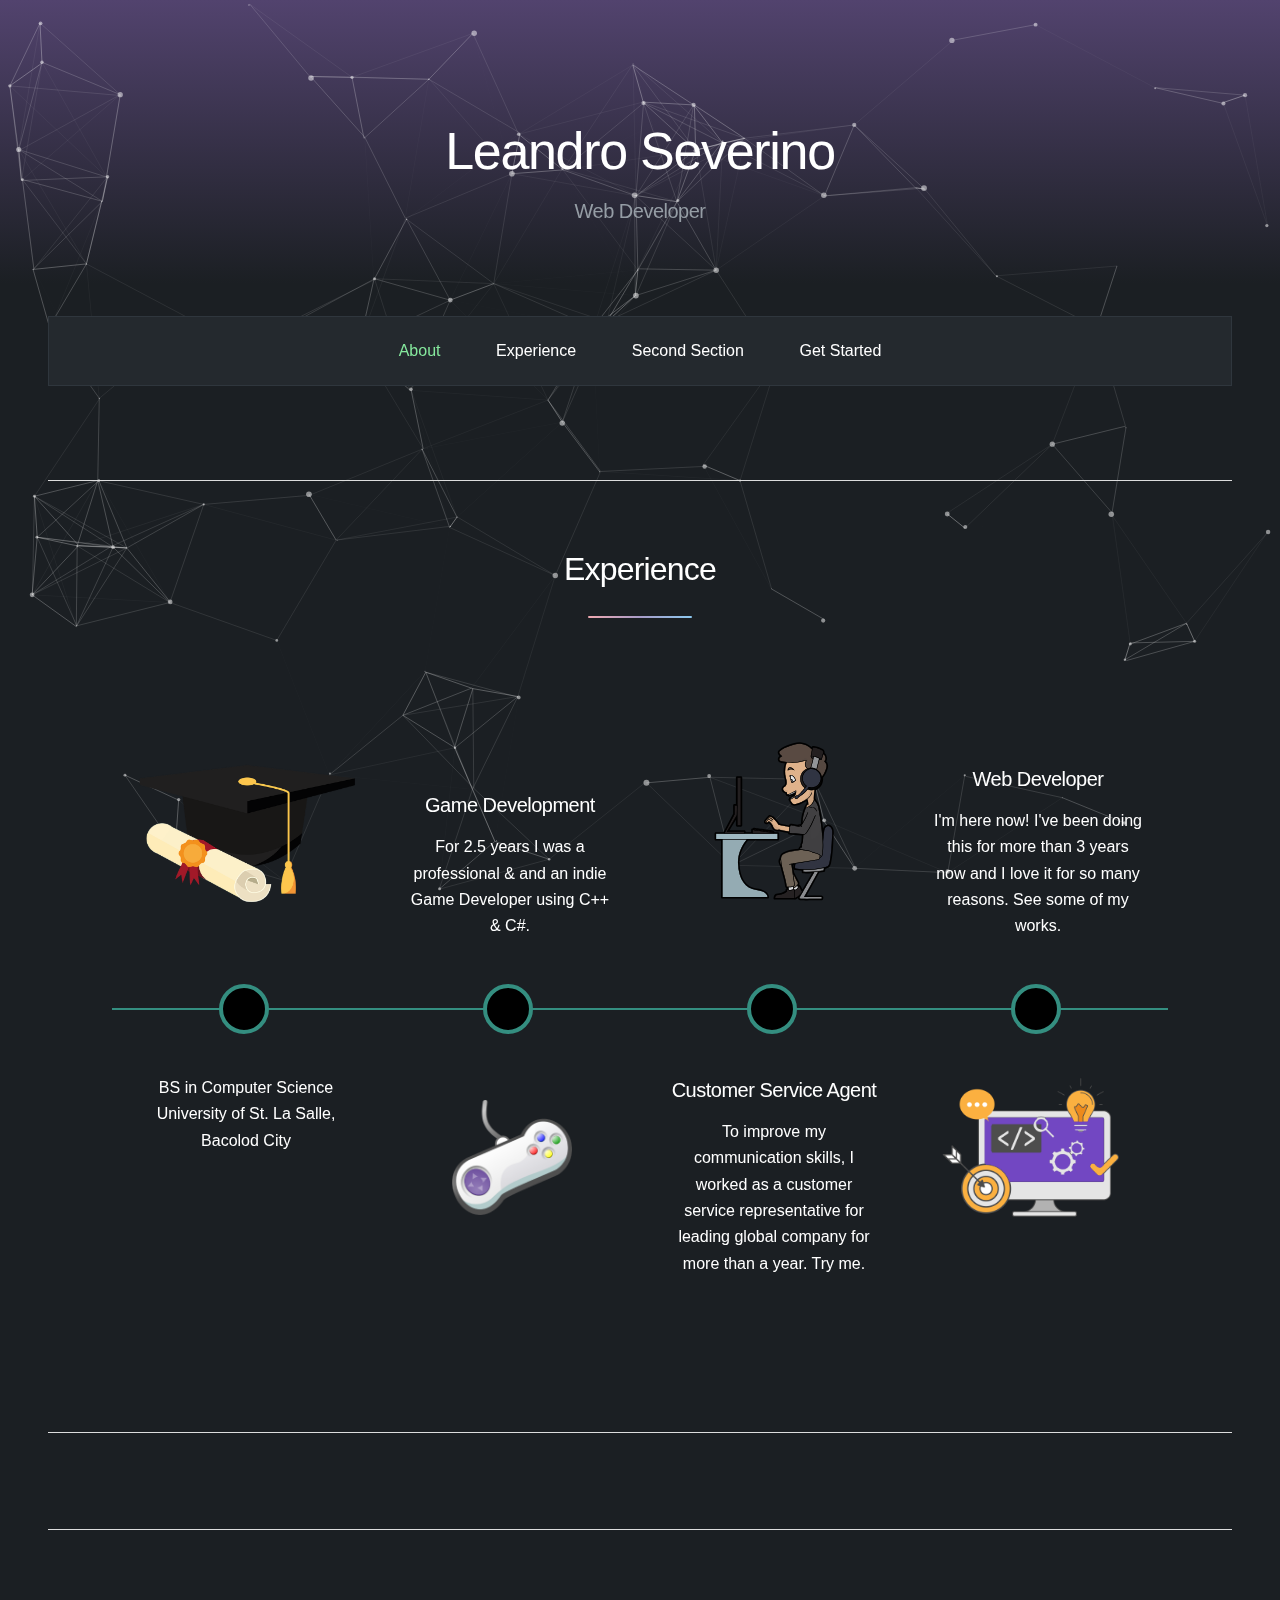
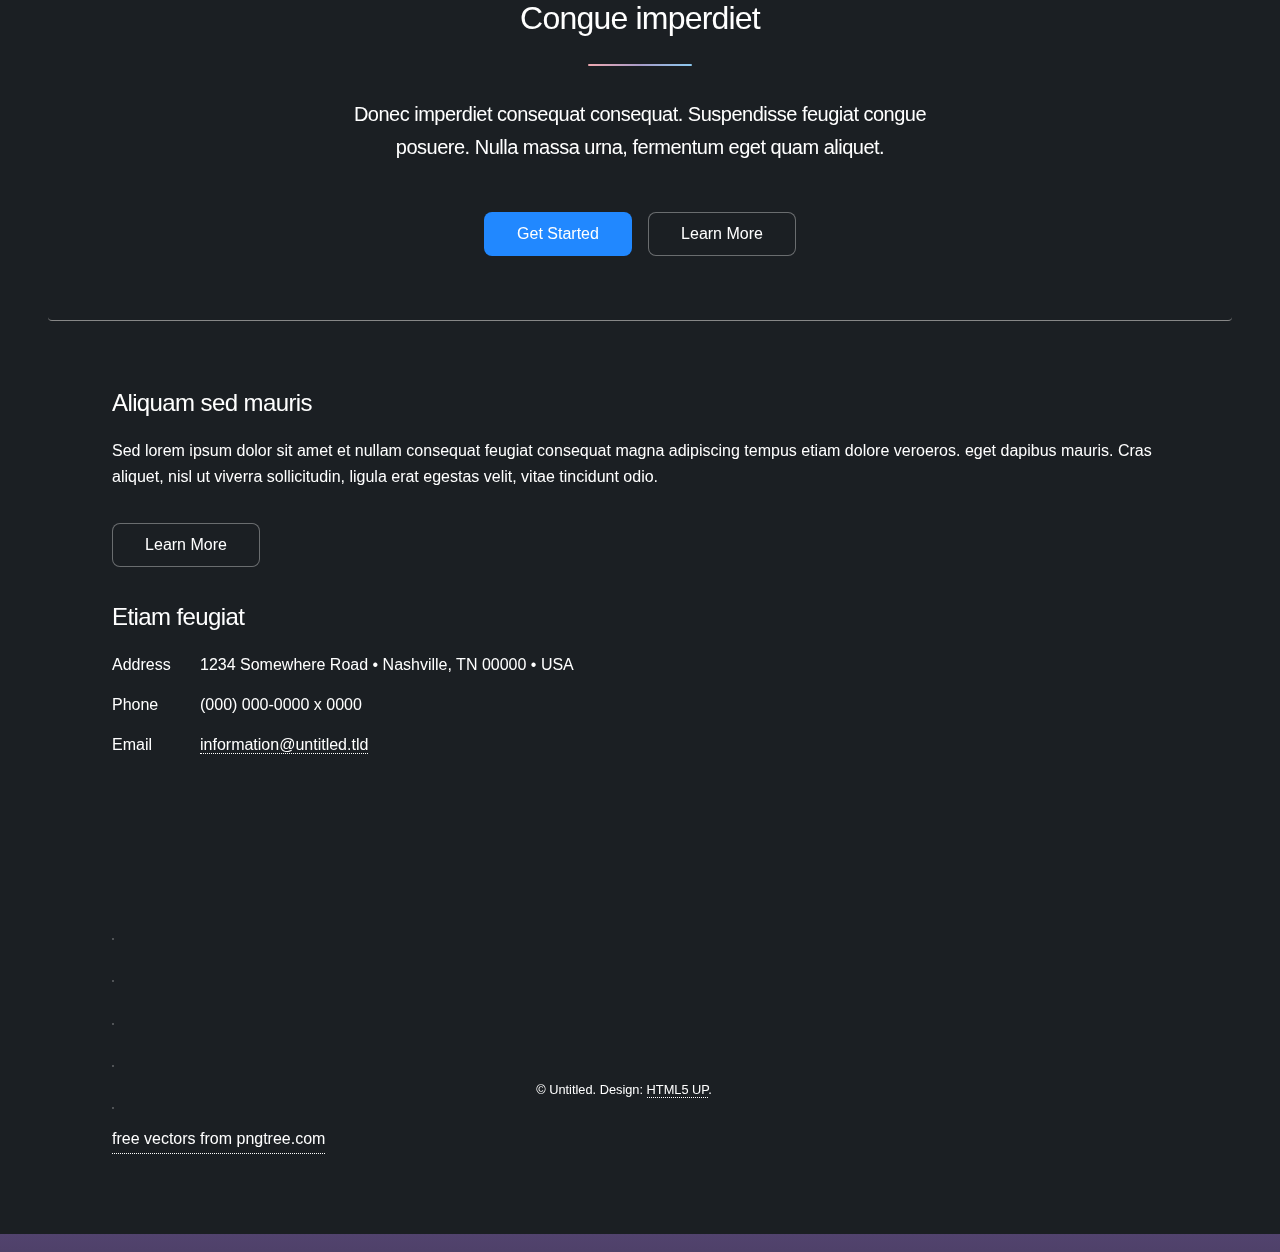
==== proof_of_concept/experience/index.html @ caf30432 "add experience proof of concetp" ====
<!DOCTYPE HTML>

<html>
	<head>
		<title>IamPuyih</title>
		<meta charset="utf-8" />
		<meta name="viewport" content="width=device-width, initial-scale=1, user-scalable=no" />
		<link rel="stylesheet" href="../../assets/css/main.css" />
		<link rel="stylesheet" href="../../assets/css/animated-bg.css" />
		<link rel="stylesheet" href="../../assets/css/experience.css" />
		<link rel="stylesheet" href="../../assets/css/skills.css" />

		<link rel="stylesheet" href="../../assets/css/portoflio-grid.css" />
		<noscript><link rel="stylesheet" href="../../assets/css/noscript.css" /></noscript>
	</head>
	<body class="is-preload">
			<div id="particles-js"></div>

			<div id="wrapper">

				<!-- Header -->
					<header id="header" class="alt">
						<span class="logo"><img src="images/logo.svg" alt="" /></span>
						<h1>Leandro Severino</h1>
						<!-- <p><a href="https://html5up.net">Web Developer</a></p> -->
						<p><a href="https://html5up.net"></a>Web Developer</a></p>
					</header>

				<!-- Nav -->
					<nav id="nav">
						<ul>
							<li><a href="#intro" class="active">About</a></li>
							<li><a href="#first">Experience</a></li>
							<li><a href="#second">Second Section</a></li>
							<li><a href="#cta">Get Started</a></li>
						</ul>
					</nav>

				<!-- Main -->
					<div id="main">
						<!-- Introduction -->
							<section id="intro" class="main"></section>

						<!-- First Section -->
							<section id="first" class="main special">
								<header class="major">
									<h2>Experience</h2>
								</header>
								<section class="ps-timeline-sec">
										<div class="container">
											<ol class="ps-timeline">
												<li>
													<div class="img-handler-top">
														<img src="../../images/xp-1.png" alt=""/>
													</div>
													<div class="ps-bot">
														<p> BS in Computer Science
															University of St. La Salle,
															Bacolod City</p>
													</div>
													<span class="ps-sp-top"><i class="fas fa-flag-checkered"></i></span>
												</li>
												<li>
													<div class="img-handler-bot">
														<img src="../../images/xp-2.png" alt=""/>
													</div>
													<div class="ps-top">
														<h3>Game Development</h3>
														<p>For 2.5 years I was a professional & and an indie Game Developer using C++ & C#. </p>
													</div>
													<span class="ps-sp-bot"><i class="fas fa-gamepad"></i></span>
												</li>
												<li>
													<div class="img-handler-top">
														<img src="../../images/xp-3.svg" alt=""/>
													</div>
													<div class="ps-bot">
														<h3>Customer Service Agent</h3>
														<p>To improve my communication skills, I worked as a customer service representative for leading global company for
															more than a year. Try me.</p>
													</div>
													<span class="ps-sp-top"><i class="far fa-comments"></i></span>
												</li>
												<li>
													<div class="img-handler-bot">
														<img src="../../images/xp-4.png" alt=""/>
													</div>
													<div class="ps-top">
														<h3>Web Developer</h3>
														<p>I'm here now! I've been doing this for more than 3 years now and I love it for so many reasons. See some of my works.</p>
													</div>
													<span class="ps-sp-bot"><i class="fas fa-code"></i></span>
												</li>
											</ol>
										</div>
									</section>
							</section>

						<!-- Second Section -->
							<section id="second" class="main special"></section>
						<!-- Second Section -->
							<section id="third" class="main special" style="display: none">
								<header class="major">
									<h2>Works</h2>
									<p>View some of my personal and client works (not protected by a Non-Disclosure Agreement). </p>
								</header>
								<ul class="statistics">
									<li class="style1">
										<span class="icon solid fa-code-branch"></span>
										<strong>s5,120</strong> Etiam
									</li>
									<li class="style2">
										<span class="icon fa-folder-open"></span>
										<strong>8,192</strong> Magna
									</li>
									<li class="style3">
										<span class="icon solid fa-signal"></span>
										<strong>2,048</strong> Tempus
									</li>
									<li class="style4">
										<span class="icon solid fa-laptop"></span>
										<strong>4,096</strong> Aliquam
									</li>
									<li class="style5">
										<span class="icon fa-gem"></span>
										<strong>1,024</strong> Nullam
									</li>
								</ul>
								<p class="content">Nam elementum nisl et mi a commodo porttitor. Morbi sit amet nisl eu arcu faucibus hendrerit vel a risus. Nam a orci mi, elementum ac arcu sit amet, fermentum pellentesque et purus. Integer maximus varius lorem, sed convallis diam accumsan sed. Etiam porttitor placerat sapien, sed eleifend a enim pulvinar faucibus semper quis ut arcu. Ut non nisl a mollis est efficitur vestibulum. Integer eget purus nec nulla mattis et accumsan ut magna libero. Morbi auctor iaculis porttitor. Sed ut magna ac risus et hendrerit scelerisque. Praesent eleifend lacus in lectus aliquam porta. Cras eu ornare dui curabitur lacinia.</p>
								<footer class="major">
									<ul class="actions special">
										<li><a href="generic.html" class="button">Learn More</a></li>
									</ul>
								</footer>
							</section>

						<!-- Get Started -->
							<section id="cta" class="main special">
								<header class="major">
									<h2>Congue imperdiet</h2>
									<p>Donec imperdiet consequat consequat. Suspendisse feugiat congue<br />
									posuere. Nulla massa urna, fermentum eget quam aliquet.</p>
								</header>
								<footer class="major">
									<ul class="actions special">
										<li><a href="generic.html" class="button primary">Get Started</a></li>
										<li><a href="generic.html" class="button">Learn More</a></li>
									</ul>
								</footer>
							</section>

					</div>



				<!-- Footer -->
					<footer id="footer" style="display: none">
						<section class="contact-form">
								<h2>Contact</h2>
								<p>Do you want to work with me? Have a question? Do you just want to say hello? I'd love to hear from you</p>
							<form method="post" action="#">
								<div class="row gtr-uniform">
									<div class="col-6 col-12-xsmall">
										<input type="text" name="demo-name" id="demo-name" value="" placeholder="Name" />
									</div>
									<div class="col-6 col-12-xsmall">
										<input type="email" name="demo-email" id="demo-email" value="" placeholder="Email" />
									</div>							
									
									<div class="col-12">
										<textarea name="demo-message" id="demo-message" placeholder="Enter your message" rows="6"></textarea>
									</div>
									<div class="col-12">
										<ul class="actions">
											<li><input type="submit" value="Send Message" class="primary" /></li>
											<li><input type="reset" value="Reset" /></li>
										</ul>
									</div>
								</div>
								
							</form>
						</section>
						<section class="footer-icons">
							<ul class="icons">
								<li><a href="#" class="icon brands fa-twitter alt"><span class="label">Twitter</span></a></li>
								<li><a href="#" class="icon brands fa-facebook-f alt"><span class="label">Facebook</span></a></li>
								<li><a href="#" class="icon brands fa-instagram alt"><span class="label">Instagram</span></a></li>
								<li><a href="#" class="icon brands fa-github alt"><span class="label">GitHub</span></a></li>
								<li><a href="#" class="icon brands fa-dribbble alt"><span class="label">Dribbble</span></a></li>
							</ul>
						</section>
						
						<p class="copyright">&copy; Leandro Severino.</p>
					</footer>

					<footer id="footer">
							<section>
								<h2>Aliquam sed mauris</h2>
								<p>Sed lorem ipsum dolor sit amet et nullam consequat feugiat consequat magna adipiscing tempus etiam dolore veroeros. eget dapibus mauris. Cras aliquet, nisl ut viverra sollicitudin, ligula erat egestas velit, vitae tincidunt odio.</p>
								<ul class="actions">
									<li><a href="generic.html" class="button">Learn More</a></li>
								</ul>
							</section>
							<section>
								<h2>Etiam feugiat</h2>
								<dl class="alt">
									<dt>Address</dt>
									<dd>1234 Somewhere Road • Nashville, TN 00000 • USA</dd>
									<dt>Phone</dt>
									<dd>(000) 000-0000 x 0000</dd>
									<dt>Email</dt>
									<dd><a href="#">information@untitled.tld</a></dd>
								</dl>
								<ul class="icons">
									<li><a href="#" class="icon brands fa-twitter alt"><span class="label">Twitter</span></a></li>
									<li><a href="#" class="icon brands fa-facebook-f alt"><span class="label">Facebook</span></a></li>
									<li><a href="#" class="icon brands fa-instagram alt"><span class="label">Instagram</span></a></li>
									<li><a href="#" class="icon brands fa-github alt"><span class="label">GitHub</span></a></li>
									<li><a href="#" class="icon brands fa-dribbble alt"><span class="label">Dribbble</span></a></li>
								</ul>
							</section>
							<p class="copyright">© Untitled. Design: <a href="https://html5up.net">HTML5 UP</a>.</p>

							<a href="https://pngtree.com/free-vectors">free vectors from pngtree.com</a>
						</footer>

			</div>
		
		<!-- Scripts -->
			<script src="../../assets/js/jquery.min.js"></script>
			<script src="../../assets/js/jquery.scrollex.min.js"></script>
			<script src="../../assets/js/jquery.scrolly.min.js"></script>
			<script src="../../assets/js/particles.min.js"></script>
			<script src="../../assets/js/browser.min.js"></script>
			<script src="../../assets/js/breakpoints.min.js"></script>
			<script src="../../assets/js/util.js"></script>
			<script src="../../assets/js/main.js"></script>
			<script src="../../assets/js/render-portfolio.js"></script>

			<script src="/../../assets/js/animated-bg.js"></script>

	</body>
</html>
---- assets/css/main.css ----
/* 
	colors:

	#2F363D - borders
*/



@import url(all.min.css);
@import 'https://fonts.googleapis.com/css?family=Source+Sans+Pro:300,400';


:root {
	/* --brand-color: #EDC139;  */
	--green-txt: #85e89d;
	--accent-color: #7247c2;
	--bright-blue: #2188ff;
	--secondary-bg: #24292e;
	--primary-txt: #fff;
	--secondary-txt: #959da5;
	--border: #2F363D;
  }

  /* 540D6E */
  

html, body, div, span, applet, object,
iframe, h1, h2, h3, h4, h5, h6, p, blockquote,
pre, a, abbr, acronym, address, big, cite,
code, del, dfn, em, img, ins, kbd, q, s, samp,
small, strike, strong, sub, sup, tt, var, b,
u, i, center, dl, dt, dd, ol, ul, li, fieldset,
form, label, legend, table, caption, tbody,
tfoot, thead, tr, th, td, article, aside,
canvas, details, embed, figure, figcaption,
footer, header, hgroup, menu, nav, output, ruby,
section, summary, time, mark, audio, video {
	margin: 0;
	padding: 0;
	border: 0;
	font-size: 100%;
	font: inherit;
	vertical-align: baseline;}

article, aside, details, figcaption, figure,
footer, header, hgroup, menu, nav, section {
	display: block;}

body {
	line-height: 1;
}

ol, ul {
	list-style: none;
}

blockquote, q {
	quotes: none;
}

	blockquote:before, blockquote:after, q:before, q:after {
		content: '';
		content: none;
	}

table {
	border-collapse: collapse;
	border-spacing: 0;
}

body {
	-webkit-text-size-adjust: none;
}

mark {
	background-color: transparent;
	color: inherit;
}

input::-moz-focus-inner {
	border: 0;
	padding: 0;
}

input, select, textarea {
	-moz-appearance: none;
	-webkit-appearance: none;
	-ms-appearance: none;
	appearance: none;
}

/* Basic */

	@-ms-viewport {
		width: device-width;
	}

	body {
		-ms-overflow-style: scrollbar;
	}

	@media screen and (max-width: 480px) {

		html, body {
			min-width: 320px;
		}

	}

	html {
		box-sizing: border-box;
	}

	*, *:before, *:after {
		box-sizing: inherit;
	}

	body {
		background: linear-gradient(0deg, #1B1F23 90%, #52436E);		
	}
	
		body.is-preload *, body.is-preload *:before, body.is-preload *:after {
			-moz-animation: none !important;
			-webkit-animation: none !important;
			-ms-animation: none !important;
			animation: none !important;
			-moz-transition: none !important;
			-webkit-transition: none !important;
			-ms-transition: none !important;
			transition: none !important;
		}

/* Type */

	body {
		/* background-color: #313130; */
		color: #fff;
	}

	body, input, select, textarea {
		font-family: "fira",mono,sans-serif;
		font-size: 17pt;
		font-weight: 300;
		line-height: 1.65;
	}

		@media screen and (max-width: 1680px) {

			body, input, select, textarea {
				font-size: 14pt;
			}

		}

		@media screen and (max-width: 1280px) {

			body, input, select, textarea {
				font-size: 12pt;
			}

		}

		@media screen and (max-width: 360px) {

			body, input, select, textarea {
				font-size: 11pt;
			}

		}

	a {
		-moz-transition: color 0.2s ease, border-bottom 0.2s ease;
		-webkit-transition: color 0.2s ease, border-bottom 0.2s ease;
		-ms-transition: color 0.2s ease, border-bottom 0.2s ease;
		transition: color 0.2s ease, border-bottom 0.2s ease;
		text-decoration: none;
		border-bottom: dotted 1px;
		color: inherit;
	}

		a:hover {
			border-bottom-color: transparent;
		}

	strong, b {
		font-weight: 400;
	}

	em, i {
		font-style: italic;
	}

	p {
		margin: 0 0 2em 0;
	}

		p.content {
			-moz-columns: 20em 2;
			-webkit-columns: 20em 2;
			-ms-columns: 20em 2;
			columns: 20em 2;
			-moz-column-gap: 2em;
			-webkit-column-gap: 2em;
			-ms-column-gap: 2em;
			column-gap: 2em;
			text-align: justify;
		}

	h1, h2, h3, h4, h5, h6 {
		font-weight: 300;
		line-height: 1.5;
		margin: 0 0 0.7em 0;
		letter-spacing: -0.025em;
	}

		h1 a, h2 a, h3 a, h4 a, h5 a, h6 a {
			color: inherit;
			text-decoration: none;
		}

	h1 {
		font-size: 2.5em;
		line-height: 1.2;
	}

	h2 {
		font-size: 1.5em;
	}

	h3 {
		font-size: 1.25em;
	}

	h4 {
		font-size: 1.1em;
	}

	h5 {
		font-size: 0.9em;
	}

	h6 {
		font-size: 0.7em;
	}

	@media screen and (max-width: 736px) {

		h1 {
			font-size: 2em;
		}

	}

	sub {
		font-size: 0.8em;
		position: relative;
		top: 0.5em;
	}

	sup {
		font-size: 0.8em;
		position: relative;
		top: -0.5em;
	}

	blockquote {
		border-left: solid 4px;
		font-style: italic;
		margin: 0 0 2em 0;
		padding: 0.5em 0 0.5em 2em;
	}

	code {
		border-radius: 8px;
		border: solid 1px;
		font-family: "Courier New", monospace;
		font-size: 0.9em;
		margin: 0 0.25em;
		padding: 0.25em 0.65em;
	}

	pre {
		-webkit-overflow-scrolling: touch;
		font-family: "Courier New", monospace;
		font-size: 0.9em;
		margin: 0 0 2em 0;
	}

		pre code {
			display: block;
			line-height: 1.75;
			padding: 1em 1.5em;
			overflow-x: auto;
		}

	hr {
		border: 0;
		border-bottom: solid 1px;
		margin: 2em 0;
	}

		hr.major {
			margin: 3em 0;
		}

	.align-left {
		text-align: left;
	}

	.align-center {
		text-align: center;
	}

	.align-right {
		text-align: right;
	}

	input, select, textarea {
		color: #ffffff;
	}

	a:hover {
		color: #ffffff;
	}

	strong, b {
		color: #ffffff;
	}

	h1, h2, h3, h4, h5, h6 {
		color: #ffffff;
	}

	blockquote {
		border-left-color: rgba(255, 255, 255, 0.35);
	}

	code {
		background: rgba(255, 255, 255, 0.075);
		border-color: rgba(255, 255, 255, 0.35);
	}

	hr {
		border-bottom-color: rgba(255, 255, 255, 0.35);
	}

/* Row */

	.row {
		display: flex;
		flex-wrap: wrap;
		box-sizing: border-box;
		align-items: stretch;
	}

		.row > * {
			box-sizing: border-box;
		}

		.row.gtr-uniform > * > :last-child {
			margin-bottom: 0;
		}

		.row.aln-left {
			justify-content: flex-start;
		}

		.row.aln-center {
			justify-content: center;
		}

		.row.aln-right {
			justify-content: flex-end;
		}

		.row.aln-top {
			align-items: flex-start;
		}

		.row.aln-middle {
			align-items: center;
		}

		.row.aln-bottom {
			align-items: flex-end;
		}

		.row > .imp {
			order: -1;
		}

		.row > .col-1 {
			width: 8.33333%;
		}

		.row > .off-1 {
			margin-left: 8.33333%;
		}

		.row > .col-2 {
			width: 16.66667%;
		}

		.row > .off-2 {
			margin-left: 16.66667%;
		}

		.row > .col-3 {
			width: 25%;
		}

		.row > .off-3 {
			margin-left: 25%;
		}

		.row > .col-4 {
			width: 33.33333%;
		}

		.row > .off-4 {
			margin-left: 33.33333%;
		}

		.row > .col-5 {
			width: 41.66667%;
		}

		.row > .off-5 {
			margin-left: 41.66667%;
		}

		.row > .col-6 {
			width: 50%;
		}

		.row > .off-6 {
			margin-left: 50%;
		}

		.row > .col-7 {
			width: 58.33333%;
		}

		.row > .off-7 {
			margin-left: 58.33333%;
		}

		.row > .col-8 {
			width: 66.66667%;
		}

		.row > .off-8 {
			margin-left: 66.66667%;
		}

		.row > .col-9 {
			width: 75%;
		}

		.row > .off-9 {
			margin-left: 75%;
		}

		.row > .col-10 {
			width: 83.33333%;
		}

		.row > .off-10 {
			margin-left: 83.33333%;
		}

		.row > .col-11 {
			width: 91.66667%;
		}

		.row > .off-11 {
			margin-left: 91.66667%;
		}

		.row > .col-12 {
			width: 100%;
		}

		.row > .off-12 {
			margin-left: 100%;
		}

		.row.gtr-0 {
			margin-top: 0;
			margin-left: 0em;
		}

			.row.gtr-0 > * {
				padding: 0 0 0 0em;
			}

			.row.gtr-0.gtr-uniform {
				margin-top: 0em;
			}

				.row.gtr-0.gtr-uniform > * {
					padding-top: 0em;
				}

		.row.gtr-25 {
			margin-top: 0;
			margin-left: -0.375em;
		}

			.row.gtr-25 > * {
				padding: 0 0 0 0.375em;
			}

			.row.gtr-25.gtr-uniform {
				margin-top: -0.375em;
			}

				.row.gtr-25.gtr-uniform > * {
					padding-top: 0.375em;
				}

		.row.gtr-50 {
			margin-top: 0;
			margin-left: -0.75em;
		}

			.row.gtr-50 > * {
				padding: 0 0 0 0.75em;
			}

			.row.gtr-50.gtr-uniform {
				margin-top: -0.75em;
			}

				.row.gtr-50.gtr-uniform > * {
					padding-top: 0.75em;
				}

		.row {
			margin-top: 0;
			margin-left: -1.5em;
		}

			.row > * {
				padding: 0 0 0 1.5em;
			}

			.row.gtr-uniform {
				margin-top: -1.5em;
			}

				.row.gtr-uniform > * {
					padding-top: 1.5em;
				}

		.row.gtr-150 {
			margin-top: 0;
			margin-left: -2.25em;
		}

			.row.gtr-150 > * {
				padding: 0 0 0 2.25em;
			}

			.row.gtr-150.gtr-uniform {
				margin-top: -2.25em;
			}

				.row.gtr-150.gtr-uniform > * {
					padding-top: 2.25em;
				}

		.row.gtr-200 {
			margin-top: 0;
			margin-left: -3em;
		}

			.row.gtr-200 > * {
				padding: 0 0 0 3em;
			}

			.row.gtr-200.gtr-uniform {
				margin-top: -3em;
			}

				.row.gtr-200.gtr-uniform > * {
					padding-top: 3em;
				}

		@media screen and (max-width: 1680px) {

			.row {
				display: flex;
				flex-wrap: wrap;
				box-sizing: border-box;
				align-items: stretch;
			}

				.row > * {
					box-sizing: border-box;
				}

				.row.gtr-uniform > * > :last-child {
					margin-bottom: 0;
				}

				.row.aln-left {
					justify-content: flex-start;
				}

				.row.aln-center {
					justify-content: center;
				}

				.row.aln-right {
					justify-content: flex-end;
				}

				.row.aln-top {
					align-items: flex-start;
				}

				.row.aln-middle {
					align-items: center;
				}

				.row.aln-bottom {
					align-items: flex-end;
				}

				.row > .imp-xlarge {
					order: -1;
				}

				.row > .col-1-xlarge {
					width: 8.33333%;
				}

				.row > .off-1-xlarge {
					margin-left: 8.33333%;
				}

				.row > .col-2-xlarge {
					width: 16.66667%;
				}

				.row > .off-2-xlarge {
					margin-left: 16.66667%;
				}

				.row > .col-3-xlarge {
					width: 25%;
				}

				.row > .off-3-xlarge {
					margin-left: 25%;
				}

				.row > .col-4-xlarge {
					width: 33.33333%;
				}

				.row > .off-4-xlarge {
					margin-left: 33.33333%;
				}

				.row > .col-5-xlarge {
					width: 41.66667%;
				}

				.row > .off-5-xlarge {
					margin-left: 41.66667%;
				}

				.row > .col-6-xlarge {
					width: 50%;
				}

				.row > .off-6-xlarge {
					margin-left: 50%;
				}

				.row > .col-7-xlarge {
					width: 58.33333%;
				}

				.row > .off-7-xlarge {
					margin-left: 58.33333%;
				}

				.row > .col-8-xlarge {
					width: 66.66667%;
				}

				.row > .off-8-xlarge {
					margin-left: 66.66667%;
				}

				.row > .col-9-xlarge {
					width: 75%;
				}

				.row > .off-9-xlarge {
					margin-left: 75%;
				}

				.row > .col-10-xlarge {
					width: 83.33333%;
				}

				.row > .off-10-xlarge {
					margin-left: 83.33333%;
				}

				.row > .col-11-xlarge {
					width: 91.66667%;
				}

				.row > .off-11-xlarge {
					margin-left: 91.66667%;
				}

				.row > .col-12-xlarge {
					width: 100%;
				}

				.row > .off-12-xlarge {
					margin-left: 100%;
				}

				.row.gtr-0 {
					margin-top: 0;
					margin-left: 0em;
				}

					.row.gtr-0 > * {
						padding: 0 0 0 0em;
					}

					.row.gtr-0.gtr-uniform {
						margin-top: 0em;
					}

						.row.gtr-0.gtr-uniform > * {
							padding-top: 0em;
						}

				.row.gtr-25 {
					margin-top: 0;
					margin-left: -0.375em;
				}

					.row.gtr-25 > * {
						padding: 0 0 0 0.375em;
					}

					.row.gtr-25.gtr-uniform {
						margin-top: -0.375em;
					}

						.row.gtr-25.gtr-uniform > * {
							padding-top: 0.375em;
						}

				.row.gtr-50 {
					margin-top: 0;
					margin-left: -0.75em;
				}

					.row.gtr-50 > * {
						padding: 0 0 0 0.75em;
					}

					.row.gtr-50.gtr-uniform {
						margin-top: -0.75em;
					}

						.row.gtr-50.gtr-uniform > * {
							padding-top: 0.75em;
						}

				.row {
					margin-top: 0;
					margin-left: -1.5em;
				}

					.row > * {
						padding: 0 0 0 1.5em;
					}

					.row.gtr-uniform {
						margin-top: -1.5em;
					}

						.row.gtr-uniform > * {
							padding-top: 1.5em;
						}

				.row.gtr-150 {
					margin-top: 0;
					margin-left: -2.25em;
				}

					.row.gtr-150 > * {
						padding: 0 0 0 2.25em;
					}

					.row.gtr-150.gtr-uniform {
						margin-top: -2.25em;
					}

						.row.gtr-150.gtr-uniform > * {
							padding-top: 2.25em;
						}

				.row.gtr-200 {
					margin-top: 0;
					margin-left: -3em;
				}

					.row.gtr-200 > * {
						padding: 0 0 0 3em;
					}

					.row.gtr-200.gtr-uniform {
						margin-top: -3em;
					}

						.row.gtr-200.gtr-uniform > * {
							padding-top: 3em;
						}

		}

		@media screen and (max-width: 1280px) {

			.row {
				display: flex;
				flex-wrap: wrap;
				box-sizing: border-box;
				align-items: stretch;
			}

				.row > * {
					box-sizing: border-box;
				}

				.row.gtr-uniform > * > :last-child {
					margin-bottom: 0;
				}

				.row.aln-left {
					justify-content: flex-start;
				}

				.row.aln-center {
					justify-content: center;
				}

				.row.aln-right {
					justify-content: flex-end;
				}

				.row.aln-top {
					align-items: flex-start;
				}

				.row.aln-middle {
					align-items: center;
				}

				.row.aln-bottom {
					align-items: flex-end;
				}

				.row > .imp-large {
					order: -1;
				}

				.row > .col-1-large {
					width: 8.33333%;
				}

				.row > .off-1-large {
					margin-left: 8.33333%;
				}

				.row > .col-2-large {
					width: 16.66667%;
				}

				.row > .off-2-large {
					margin-left: 16.66667%;
				}

				.row > .col-3-large {
					width: 25%;
				}

				.row > .off-3-large {
					margin-left: 25%;
				}

				.row > .col-4-large {
					width: 33.33333%;
				}

				.row > .off-4-large {
					margin-left: 33.33333%;
				}

				.row > .col-5-large {
					width: 41.66667%;
				}

				.row > .off-5-large {
					margin-left: 41.66667%;
				}

				.row > .col-6-large {
					width: 50%;
				}

				.row > .off-6-large {
					margin-left: 50%;
				}

				.row > .col-7-large {
					width: 58.33333%;
				}

				.row > .off-7-large {
					margin-left: 58.33333%;
				}

				.row > .col-8-large {
					width: 66.66667%;
				}

				.row > .off-8-large {
					margin-left: 66.66667%;
				}

				.row > .col-9-large {
					width: 75%;
				}

				.row > .off-9-large {
					margin-left: 75%;
				}

				.row > .col-10-large {
					width: 83.33333%;
				}

				.row > .off-10-large {
					margin-left: 83.33333%;
				}

				.row > .col-11-large {
					width: 91.66667%;
				}

				.row > .off-11-large {
					margin-left: 91.66667%;
				}

				.row > .col-12-large {
					width: 100%;
				}

				.row > .off-12-large {
					margin-left: 100%;
				}

				.row.gtr-0 {
					margin-top: 0;
					margin-left: 0em;
				}

					.row.gtr-0 > * {
						padding: 0 0 0 0em;
					}

					.row.gtr-0.gtr-uniform {
						margin-top: 0em;
					}

						.row.gtr-0.gtr-uniform > * {
							padding-top: 0em;
						}

				.row.gtr-25 {
					margin-top: 0;
					margin-left: -0.375em;
				}

					.row.gtr-25 > * {
						padding: 0 0 0 0.375em;
					}

					.row.gtr-25.gtr-uniform {
						margin-top: -0.375em;
					}

						.row.gtr-25.gtr-uniform > * {
							padding-top: 0.375em;
						}

				.row.gtr-50 {
					margin-top: 0;
					margin-left: -0.75em;
				}

					.row.gtr-50 > * {
						padding: 0 0 0 0.75em;
					}

					.row.gtr-50.gtr-uniform {
						margin-top: -0.75em;
					}

						.row.gtr-50.gtr-uniform > * {
							padding-top: 0.75em;
						}

				.row {
					margin-top: 0;
					margin-left: -1.5em;
				}

					.row > * {
						padding: 0 0 0 1.5em;
					}

					.row.gtr-uniform {
						margin-top: -1.5em;
					}

						.row.gtr-uniform > * {
							padding-top: 1.5em;
						}

				.row.gtr-150 {
					margin-top: 0;
					margin-left: -2.25em;
				}

					.row.gtr-150 > * {
						padding: 0 0 0 2.25em;
					}

					.row.gtr-150.gtr-uniform {
						margin-top: -2.25em;
					}

						.row.gtr-150.gtr-uniform > * {
							padding-top: 2.25em;
						}

				.row.gtr-200 {
					margin-top: 0;
					margin-left: -3em;
				}

					.row.gtr-200 > * {
						padding: 0 0 0 3em;
					}

					.row.gtr-200.gtr-uniform {
						margin-top: -3em;
					}

						.row.gtr-200.gtr-uniform > * {
							padding-top: 3em;
						}

		}

		@media screen and (max-width: 980px) {

			.row {
				display: flex;
				flex-wrap: wrap;
				box-sizing: border-box;
				align-items: stretch;
			}

				.row > * {
					box-sizing: border-box;
				}

				.row.gtr-uniform > * > :last-child {
					margin-bottom: 0;
				}

				.row.aln-left {
					justify-content: flex-start;
				}

				.row.aln-center {
					justify-content: center;
				}

				.row.aln-right {
					justify-content: flex-end;
				}

				.row.aln-top {
					align-items: flex-start;
				}

				.row.aln-middle {
					align-items: center;
				}

				.row.aln-bottom {
					align-items: flex-end;
				}

				.row > .imp-medium {
					order: -1;
				}

				.row > .col-1-medium {
					width: 8.33333%;
				}

				.row > .off-1-medium {
					margin-left: 8.33333%;
				}

				.row > .col-2-medium {
					width: 16.66667%;
				}

				.row > .off-2-medium {
					margin-left: 16.66667%;
				}

				.row > .col-3-medium {
					width: 25%;
				}

				.row > .off-3-medium {
					margin-left: 25%;
				}

				.row > .col-4-medium {
					width: 33.33333%;
				}

				.row > .off-4-medium {
					margin-left: 33.33333%;
				}

				.row > .col-5-medium {
					width: 41.66667%;
				}

				.row > .off-5-medium {
					margin-left: 41.66667%;
				}

				.row > .col-6-medium {
					width: 50%;
				}

				.row > .off-6-medium {
					margin-left: 50%;
				}

				.row > .col-7-medium {
					width: 58.33333%;
				}

				.row > .off-7-medium {
					margin-left: 58.33333%;
				}

				.row > .col-8-medium {
					width: 66.66667%;
				}

				.row > .off-8-medium {
					margin-left: 66.66667%;
				}

				.row > .col-9-medium {
					width: 75%;
				}

				.row > .off-9-medium {
					margin-left: 75%;
				}

				.row > .col-10-medium {
					width: 83.33333%;
				}

				.row > .off-10-medium {
					margin-left: 83.33333%;
				}

				.row > .col-11-medium {
					width: 91.66667%;
				}

				.row > .off-11-medium {
					margin-left: 91.66667%;
				}

				.row > .col-12-medium {
					width: 100%;
				}

				.row > .off-12-medium {
					margin-left: 100%;
				}

				.row.gtr-0 {
					margin-top: 0;
					margin-left: 0em;
				}

					.row.gtr-0 > * {
						padding: 0 0 0 0em;
					}

					.row.gtr-0.gtr-uniform {
						margin-top: 0em;
					}

						.row.gtr-0.gtr-uniform > * {
							padding-top: 0em;
						}

				.row.gtr-25 {
					margin-top: 0;
					margin-left: -0.375em;
				}

					.row.gtr-25 > * {
						padding: 0 0 0 0.375em;
					}

					.row.gtr-25.gtr-uniform {
						margin-top: -0.375em;
					}

						.row.gtr-25.gtr-uniform > * {
							padding-top: 0.375em;
						}

				.row.gtr-50 {
					margin-top: 0;
					margin-left: -0.75em;
				}

					.row.gtr-50 > * {
						padding: 0 0 0 0.75em;
					}

					.row.gtr-50.gtr-uniform {
						margin-top: -0.75em;
					}

						.row.gtr-50.gtr-uniform > * {
							padding-top: 0.75em;
						}

				.row {
					margin-top: 0;
					margin-left: -1.5em;
				}

					.row > * {
						padding: 0 0 0 1.5em;
					}

					.row.gtr-uniform {
						margin-top: -1.5em;
					}

						.row.gtr-uniform > * {
							padding-top: 1.5em;
						}

				.row.gtr-150 {
					margin-top: 0;
					margin-left: -2.25em;
				}

					.row.gtr-150 > * {
						padding: 0 0 0 2.25em;
					}

					.row.gtr-150.gtr-uniform {
						margin-top: -2.25em;
					}

						.row.gtr-150.gtr-uniform > * {
							padding-top: 2.25em;
						}

				.row.gtr-200 {
					margin-top: 0;
					margin-left: -3em;
				}

					.row.gtr-200 > * {
						padding: 0 0 0 3em;
					}

					.row.gtr-200.gtr-uniform {
						margin-top: -3em;
					}

						.row.gtr-200.gtr-uniform > * {
							padding-top: 3em;
						}

		}

		@media screen and (max-width: 736px) {

			.row {
				display: flex;
				flex-wrap: wrap;
				box-sizing: border-box;
				align-items: stretch;
			}

				.row > * {
					box-sizing: border-box;
				}

				.row.gtr-uniform > * > :last-child {
					margin-bottom: 0;
				}

				.row.aln-left {
					justify-content: flex-start;
				}

				.row.aln-center {
					justify-content: center;
				}

				.row.aln-right {
					justify-content: flex-end;
				}

				.row.aln-top {
					align-items: flex-start;
				}

				.row.aln-middle {
					align-items: center;
				}

				.row.aln-bottom {
					align-items: flex-end;
				}

				.row > .imp-small {
					order: -1;
				}

				.row > .col-1-small {
					width: 8.33333%;
				}

				.row > .off-1-small {
					margin-left: 8.33333%;
				}

				.row > .col-2-small {
					width: 16.66667%;
				}

				.row > .off-2-small {
					margin-left: 16.66667%;
				}

				.row > .col-3-small {
					width: 25%;
				}

				.row > .off-3-small {
					margin-left: 25%;
				}

				.row > .col-4-small {
					width: 33.33333%;
				}

				.row > .off-4-small {
					margin-left: 33.33333%;
				}

				.row > .col-5-small {
					width: 41.66667%;
				}

				.row > .off-5-small {
					margin-left: 41.66667%;
				}

				.row > .col-6-small {
					width: 50%;
				}

				.row > .off-6-small {
					margin-left: 50%;
				}

				.row > .col-7-small {
					width: 58.33333%;
				}

				.row > .off-7-small {
					margin-left: 58.33333%;
				}

				.row > .col-8-small {
					width: 66.66667%;
				}

				.row > .off-8-small {
					margin-left: 66.66667%;
				}

				.row > .col-9-small {
					width: 75%;
				}

				.row > .off-9-small {
					margin-left: 75%;
				}

				.row > .col-10-small {
					width: 83.33333%;
				}

				.row > .off-10-small {
					margin-left: 83.33333%;
				}

				.row > .col-11-small {
					width: 91.66667%;
				}

				.row > .off-11-small {
					margin-left: 91.66667%;
				}

				.row > .col-12-small {
					width: 100%;
				}

				.row > .off-12-small {
					margin-left: 100%;
				}

				.row.gtr-0 {
					margin-top: 0;
					margin-left: 0em;
				}

					.row.gtr-0 > * {
						padding: 0 0 0 0em;
					}

					.row.gtr-0.gtr-uniform {
						margin-top: 0em;
					}

						.row.gtr-0.gtr-uniform > * {
							padding-top: 0em;
						}

				.row.gtr-25 {
					margin-top: 0;
					margin-left: -0.25em;
				}

					.row.gtr-25 > * {
						padding: 0 0 0 0.25em;
					}

					.row.gtr-25.gtr-uniform {
						margin-top: -0.25em;
					}

						.row.gtr-25.gtr-uniform > * {
							padding-top: 0.25em;
						}

				.row.gtr-50 {
					margin-top: 0;
					margin-left: -0.5em;
				}

					.row.gtr-50 > * {
						padding: 0 0 0 0.5em;
					}

					.row.gtr-50.gtr-uniform {
						margin-top: -0.5em;
					}

						.row.gtr-50.gtr-uniform > * {
							padding-top: 0.5em;
						}

				.row {
					margin-top: 0;
					margin-left: -1em;
				}

					.row > * {
						padding: 0 0 0 1em;
					}

					.row.gtr-uniform {
						margin-top: -1em;
					}

						.row.gtr-uniform > * {
							padding-top: 1em;
						}

				.row.gtr-150 {
					margin-top: 0;
					margin-left: -1.5em;
				}

					.row.gtr-150 > * {
						padding: 0 0 0 1.5em;
					}

					.row.gtr-150.gtr-uniform {
						margin-top: -1.5em;
					}

						.row.gtr-150.gtr-uniform > * {
							padding-top: 1.5em;
						}

				.row.gtr-200 {
					margin-top: 0;
					margin-left: -2em;
				}

					.row.gtr-200 > * {
						padding: 0 0 0 2em;
					}

					.row.gtr-200.gtr-uniform {
						margin-top: -2em;
					}

						.row.gtr-200.gtr-uniform > * {
							padding-top: 2em;
						}

		}

		@media screen and (max-width: 480px) {

			.row {
				display: flex;
				flex-wrap: wrap;
				box-sizing: border-box;
				align-items: stretch;
			}

				.row > * {
					box-sizing: border-box;
				}

				.row.gtr-uniform > * > :last-child {
					margin-bottom: 0;
				}

				.row.aln-left {
					justify-content: flex-start;
				}

				.row.aln-center {
					justify-content: center;
				}

				.row.aln-right {
					justify-content: flex-end;
				}

				.row.aln-top {
					align-items: flex-start;
				}

				.row.aln-middle {
					align-items: center;
				}

				.row.aln-bottom {
					align-items: flex-end;
				}

				.row > .imp-xsmall {
					order: -1;
				}

				.row > .col-1-xsmall {
					width: 8.33333%;
				}

				.row > .off-1-xsmall {
					margin-left: 8.33333%;
				}

				.row > .col-2-xsmall {
					width: 16.66667%;
				}

				.row > .off-2-xsmall {
					margin-left: 16.66667%;
				}

				.row > .col-3-xsmall {
					width: 25%;
				}

				.row > .off-3-xsmall {
					margin-left: 25%;
				}

				.row > .col-4-xsmall {
					width: 33.33333%;
				}

				.row > .off-4-xsmall {
					margin-left: 33.33333%;
				}

				.row > .col-5-xsmall {
					width: 41.66667%;
				}

				.row > .off-5-xsmall {
					margin-left: 41.66667%;
				}

				.row > .col-6-xsmall {
					width: 50%;
				}

				.row > .off-6-xsmall {
					margin-left: 50%;
				}

				.row > .col-7-xsmall {
					width: 58.33333%;
				}

				.row > .off-7-xsmall {
					margin-left: 58.33333%;
				}

				.row > .col-8-xsmall {
					width: 66.66667%;
				}

				.row > .off-8-xsmall {
					margin-left: 66.66667%;
				}

				.row > .col-9-xsmall {
					width: 75%;
				}

				.row > .off-9-xsmall {
					margin-left: 75%;
				}

				.row > .col-10-xsmall {
					width: 83.33333%;
				}

				.row > .off-10-xsmall {
					margin-left: 83.33333%;
				}

				.row > .col-11-xsmall {
					width: 91.66667%;
				}

				.row > .off-11-xsmall {
					margin-left: 91.66667%;
				}

				.row > .col-12-xsmall {
					width: 100%;
				}

				.row > .off-12-xsmall {
					margin-left: 100%;
				}

				.row.gtr-0 {
					margin-top: 0;
					margin-left: 0em;
				}

					.row.gtr-0 > * {
						padding: 0 0 0 0em;
					}

					.row.gtr-0.gtr-uniform {
						margin-top: 0em;
					}

						.row.gtr-0.gtr-uniform > * {
							padding-top: 0em;
						}

				.row.gtr-25 {
					margin-top: 0;
					margin-left: -0.3125em;
				}

					.row.gtr-25 > * {
						padding: 0 0 0 0.3125em;
					}

					.row.gtr-25.gtr-uniform {
						margin-top: -0.3125em;
					}

						.row.gtr-25.gtr-uniform > * {
							padding-top: 0.3125em;
						}

				.row.gtr-50 {
					margin-top: 0;
					margin-left: -0.625em;
				}

					.row.gtr-50 > * {
						padding: 0 0 0 0.625em;
					}

					.row.gtr-50.gtr-uniform {
						margin-top: -0.625em;
					}

						.row.gtr-50.gtr-uniform > * {
							padding-top: 0.625em;
						}

				.row {
					margin-top: 0;
					margin-left: -1.25em;
				}

					.row > * {
						padding: 0 0 0 1.25em;
					}

					.row.gtr-uniform {
						margin-top: -1.25em;
					}

						.row.gtr-uniform > * {
							padding-top: 1.25em;
						}

				.row.gtr-150 {
					margin-top: 0;
					margin-left: -1.875em;
				}

					.row.gtr-150 > * {
						padding: 0 0 0 1.875em;
					}

					.row.gtr-150.gtr-uniform {
						margin-top: -1.875em;
					}

						.row.gtr-150.gtr-uniform > * {
							padding-top: 1.875em;
						}

				.row.gtr-200 {
					margin-top: 0;
					margin-left: -2.5em;
				}

					.row.gtr-200 > * {
						padding: 0 0 0 2.5em;
					}

					.row.gtr-200.gtr-uniform {
						margin-top: -2.5em;
					}

						.row.gtr-200.gtr-uniform > * {
							padding-top: 2.5em;
						}

		}

/* Box */

	.box {
		border-radius: 8px;
		border: solid;
		margin-bottom: 2em;
		padding: 1.5em;
	}

		.box > :last-child,
		.box > :last-child > :last-child,
		.box > :last-child > :last-child > :last-child {
			margin-bottom: 0;
		}

		.box.alt {
			border: 0;
			border-radius: 0;
			padding: 0;
		}

	.box {
		border-color: rgba(255, 255, 255, 0.35);
	}

/* Button */

	input[type="submit"],
	input[type="reset"],
	input[type="button"],
	button,
	.button {
		-moz-appearance: none;
		-webkit-appearance: none;
		-ms-appearance: none;
		appearance: none;
		-moz-transition: background-color 0.2s ease-in-out, color 0.2s ease-in-out;
		-webkit-transition: background-color 0.2s ease-in-out, color 0.2s ease-in-out;
		-ms-transition: background-color 0.2s ease-in-out, color 0.2s ease-in-out;
		transition: background-color 0.2s ease-in-out, color 0.2s ease-in-out;
		border-radius: 8px;
		border: 0;
		cursor: pointer;
		display: inline-block;
		font-weight: 300;
		height: 2.75em;
		line-height: 2.75em;
		min-width: 9.25em;
		padding: 0 1.5em;
		text-align: center;
		text-decoration: none;
		white-space: nowrap;
		border-color: #BCA437;
	}

		input[type="submit"].icon,
		input[type="reset"].icon,
		input[type="button"].icon,
		button.icon,
		.button.icon {
			padding-left: 1.35em;
		}

			input[type="submit"].icon:before,
			input[type="reset"].icon:before,
			input[type="button"].icon:before,
			button.icon:before,
			.button.icon:before {
				margin-right: 0.5em;
			}

		input[type="submit"].fit,
		input[type="reset"].fit,
		input[type="button"].fit,
		button.fit,
		.button.fit {
			width: 100%;
		}

		input[type="submit"].small,
		input[type="reset"].small,
		input[type="button"].small,
		button.small,
		.button.small {
			font-size: 0.8em;
		}

		input[type="submit"].large,
		input[type="reset"].large,
		input[type="button"].large,
		button.large,
		.button.large {
			font-size: 1.35em;
		}

		input[type="submit"].disabled, input[type="submit"]:disabled,
		input[type="reset"].disabled,
		input[type="reset"]:disabled,
		input[type="button"].disabled,
		input[type="button"]:disabled,
		button.disabled,
		button:disabled,
		.button.disabled,
		.button:disabled {
			pointer-events: none;
			opacity: 0.25;
		}

		@media screen and (max-width: 736px) {

			input[type="submit"],
			input[type="reset"],
			input[type="button"],
			button,
			.button {
				min-width: 0;
			}

		}

	input[type="submit"],
	input[type="reset"],
	input[type="button"],
	button,
	.button {
		background-color: transparent;
		box-shadow: inset 0 0 0 1px rgba(255, 255, 255, 0.35);
		color: #ffffff !important;
	}

		input[type="submit"]:hover,
		input[type="reset"]:hover,
		input[type="button"]:hover,
		button:hover,
		.button:hover {
			background-color: rgba(255, 255, 255, 0.075);
		}

		input[type="submit"]:active,
		input[type="reset"]:active,
		input[type="button"]:active,
		button:active,
		.button:active {
			background-color: rgba(255, 255, 255, 0.2);
		}

		input[type="submit"].icon:before,
		input[type="reset"].icon:before,
		input[type="button"].icon:before,
		button.icon:before,
		.button.icon:before {
			color: rgba(255, 255, 255, 0.5);
		}

		input[type="submit"].primary,
		input[type="reset"].primary,
		input[type="button"].primary,
		button.primary,
		.button.primary {
			background-color: var(--bright-blue);
			color: #ffffff !important;
			box-shadow: none;
		}

			input[type="submit"].primary:hover,
			input[type="reset"].primary:hover,
			input[type="button"].primary:hover,
			button.primary:hover,
			.button.primary:hover {
				/* background-color: #var(--bright-blue); */
				opacity: .8;
			}

			input[type="submit"].primary:active,
			input[type="reset"].primary:active,
			input[type="button"].primary:active,
			button.primary:active,
			.button.primary:active {
				background-color: #7ec3ee;
			}

			input[type="submit"].primary.icon:before,
			input[type="reset"].primary.icon:before,
			input[type="button"].primary.icon:before,
			button.primary.icon:before,
			.button.primary.icon:before {
				color: #ffffff !important;
			}

/* Form */

	form {
		margin: 0 0 2em 0;
	}

	label {
		display: block;
		font-size: 0.9em;
		font-weight: 400;
		margin: 0 0 1em 0;
	}

	input[type="text"],
	input[type="password"],
	input[type="email"],
	select,
	textarea {
		-moz-appearance: none;
		-webkit-appearance: none;
		-ms-appearance: none;
		appearance: none;
		border-radius: 8px;
		border: solid 1px;
		color: inherit;
		display: block;
		outline: 0;
		padding: 0 1em;
		text-decoration: none;
		width: 100%;
	}

		input[type="text"]:invalid,
		input[type="password"]:invalid,
		input[type="email"]:invalid,
		select:invalid,
		textarea:invalid {
			box-shadow: none;
		}

	select {
		background-size: 1.25rem;
		background-repeat: no-repeat;
		background-position: calc(100% - 1rem) center;
		height: 2.75em;
		padding-right: 2.75em;
		text-overflow: ellipsis;
	}

		select:focus::-ms-value {
			background-color: transparent;
		}

		select::-ms-expand {
			display: none;
		}

	input[type="text"],
	input[type="password"],
	input[type="email"],
	select {
		height: 2.75em;
	}

	textarea {
		padding: 0.75em 1em;
	}

	input[type="checkbox"],
	input[type="radio"] {
		-moz-appearance: none;
		-webkit-appearance: none;
		-ms-appearance: none;
		appearance: none;
		display: block;
		float: left;
		margin-right: -2em;
		opacity: 0;
		width: 1em;
		z-index: -1;
	}

		input[type="checkbox"] + label,
		input[type="radio"] + label {
			text-decoration: none;
			cursor: pointer;
			display: inline-block;
			font-size: 1em;
			font-weight: 300;
			padding-left: 2.4em;
			padding-right: 0.75em;
			position: relative;
		}

			input[type="checkbox"] + label:before,
			input[type="radio"] + label:before {
				-moz-osx-font-smoothing: grayscale;
				-webkit-font-smoothing: antialiased;
				display: inline-block;
				font-style: normal;
				font-variant: normal;
				text-rendering: auto;
				line-height: 1;
				text-transform: none !important;
				font-family: 'Font Awesome 5 Free';
				font-weight: 900;
				border: red 1px solid;
			}

			input[type="checkbox"] + label:before,
			input[type="radio"] + label:before {
				border-radius: 8px;
				border: solid 1px;
				content: '';
				display: inline-block;
				font-size: 0.8em;
				height: 2.0625em;
				left: 0;
				line-height: 2.0625em;
				position: absolute;
				text-align: center;
				top: 0;
				width: 2.0625em;
			}

		input[type="checkbox"]:checked + label:before,
		input[type="radio"]:checked + label:before {
			content: '\f641';
		}

	input[type="checkbox"] + label:before {
		border-radius: 8px;
	}

	input[type="radio"] + label:before {
		border-radius: 100%;
	}

	::-webkit-input-placeholder {
		opacity: 1.0;
	}

	:-moz-placeholder {
		opacity: 1.0;
	}

	::-moz-placeholder {
		opacity: 1.0;
	}

	:-ms-input-placeholder {
		opacity: 1.0;
	}

	label {
		color: #ffffff;
	}

	input[type="text"],
	input[type="password"],
	input[type="email"],
	select,
	textarea {
		background-color: rgba(255, 255, 255, 0.075);
		border-color: rgba(255, 255, 255, 0.35);
	}

		input[type="text"]:focus,
		input[type="password"]:focus,
		input[type="email"]:focus,
		select:focus,
		textarea:focus {
			border-color: #8cc9f0;
			box-shadow: 0 0 0 1px #8cc9f0;
		}

	select {
		background-image: url("data:image/svg+xml;charset=utf8,%3Csvg xmlns='http://www.w3.org/2000/svg' width='40' height='40' preserveAspectRatio='none' viewBox='0 0 40 40'%3E%3Cpath d='M9.4,12.3l10.4,10.4l10.4-10.4c0.2-0.2,0.5-0.4,0.9-0.4c0.3,0,0.6,0.1,0.9,0.4l3.3,3.3c0.2,0.2,0.4,0.5,0.4,0.9 c0,0.4-0.1,0.6-0.4,0.9L20.7,31.9c-0.2,0.2-0.5,0.4-0.9,0.4c-0.3,0-0.6-0.1-0.9-0.4L4.3,17.3c-0.2-0.2-0.4-0.5-0.4-0.9 c0-0.4,0.1-0.6,0.4-0.9l3.3-3.3c0.2-0.2,0.5-0.4,0.9-0.4S9.1,12.1,9.4,12.3z' fill='rgba(255, 255, 255, 0.35)' /%3E%3C/svg%3E");
	}

		select option {
			color: #ffffff;
			background: #935d8c;
		}

	input[type="checkbox"] + label,
	input[type="radio"] + label {
		color: rgba(255, 255, 255, 0.65);
	}

		input[type="checkbox"] + label:before,
		input[type="radio"] + label:before {
			background: rgba(255, 255, 255, 0.075);
			border-color: rgba(255, 255, 255, 0.35);
		}

	input[type="checkbox"]:checked + label:before,
	input[type="radio"]:checked + label:before {
		background-color: #ffffff;
		border-color: #ffffff;
		color: #935d8c;
	}

	input[type="checkbox"]:focus + label:before,
	input[type="radio"]:focus + label:before {
		border-color: #8cc9f0;
		box-shadow: 0 0 0 1px #8cc9f0;
	}

	::-webkit-input-placeholder {
		color: rgba(255, 255, 255,.6) !important;
	}

	:-moz-placeholder {
		color: rgba(255, 255, 255,.6) !important;
	}

	::-moz-placeholder {
		color: rgba(255, 255, 255,.6) !important;
	}

	:-ms-input-placeholder {
		color: rgba(255, 255, 255,.6) !important;
	}

	.formerize-placeholder {
		color: rgba(255, 255, 255,.6) !important;
	}

/* Icon */

	.icon {
		text-decoration: none;
		-moz-transition: background-color 0.2s ease-in-out, color 0.2s ease-in-out;
		-webkit-transition: background-color 0.2s ease-in-out, color 0.2s ease-in-out;
		-ms-transition: background-color 0.2s ease-in-out, color 0.2s ease-in-out;
		transition: background-color 0.2s ease-in-out, color 0.2s ease-in-out;
		border-bottom: none;
		position: relative;
	}

		.icon:before {
			-moz-osx-font-smoothing: grayscale;
			-webkit-font-smoothing: antialiased;
			display: inline-block;
			font-style: normal;
			font-variant: normal;
			text-rendering: auto;
			line-height: 1;
			text-transform: none !important;
			font-family: 'Font Awesome 5 Free';
			font-weight: 400;
			border: 2px solid yellow;
		}

		.icon > .label {
			display: none;
		}

		.icon:before {
			line-height: solid;
		}

		.icon.solid:before {
			font-weight: 900;
		}

		.icon.brands:before {
			font-family: 'Font Awesome 5 Brands';
		}

		.icon.major {
			border: solid 1px;
			display: inline-block;
			border-radius: 100%;
			padding: 0.65em;
			margin: 0 0 2em 0;
			cursor: default;
		}

			.icon.major:before {
				display: inline-block;
				font-size: 6.25rem;
				width: 2.25em;
				height: 2.25em;
				line-height: 2.2em;
				border-radius: 100%;
				border: solid 1px;
				text-align: center;
			}

		.icon.alt {
			display: inline-block;
			border: solid 1px;
			border-radius: 100%;
		}

			.icon.alt:before {
				display: block;
				font-size: 1.25em;
				width: 2em;
				height: 2em;
				text-align: center;
				line-height: 2em;
			}

		.icon.style1 {
			color: #efa8b0;
		}

		.icon.style2 {
			color: #c79cc8;
		}

		.icon.style3 {
			color: #a89cc8;
		}

		.icon.style4 {
			color: #9bb2e1;
		}

		.icon.style5 {
			color: #8cc9f0;
		}

		@media screen and (max-width: 1680px) {

			.icon.major:before {
				font-size: 5.5rem;
			}

		}

		@media screen and (max-width: 1280px) {

			.icon.major:before {
				font-size: 4.75rem;
			}

		}

		@media screen and (max-width: 736px) {

			.icon.major {
				margin: 0 0 1.5em 0;
				padding: 0.35em;
			}

				.icon.major:before {
					font-size: 3.5rem;
				}

		}

	.icon.major {
		border-color: rgba(255, 255, 255, 0.35);
	}

		.icon.major:before {
			border-color: rgba(255, 255, 255, 0.35);
		}

	.icon.alt {
		border-color: rgba(255, 255, 255, 0.35);
		color: #ffffff;
	}

		.icon.alt:hover {
			background-color: rgba(255, 255, 255, 0.075);
		}

		.icon.alt:active {
			background-color: rgba(255, 255, 255, 0.2);
		}

/* Image */

	.image {
		border-radius: 8px;
		border: 0;
		display: inline-block;
		position: relative;
	}

		.image img {
			border-radius: 8px;
			display: block;
		}

		.image.left, .image.right {
			max-width: 40%;
		}

			.image.left img, .image.right img {
				width: 100%;
			}

		.image.left {
			float: left;
			margin: 0 1.5em 1em 0;
			top: 0.25em;
		}

		.image.right {
			float: right;
			margin: 0 0 1em 1.5em;
			top: 0.25em;
		}

		.image.fit {
			display: block;
			margin: 0 0 2em 0;
			width: 100%;
		}

			.image.fit img {
				width: 100%;
			}

		.image.main {
			display: block;
			margin: 0 0 3em 0;
			width: 100%;
		}

			.image.main img {
				width: 100%;
			}

/* List */

	ol {
		list-style: decimal;
		margin: 0 0 2em 0;
		padding-left: 1.25em;
	}

		ol li {
			padding-left: 0.25em;
		}

	ul {
		list-style: disc;
		margin: 0 0 2em 0;
		padding-left: 1em;
	}

		ul li {
			padding-left: 0.5em;
		}

		ul.alt {
			list-style: none;
			padding-left: 0;
		}

			ul.alt li {
				border-top: solid 1px;
				padding: 0.5em 0;
			}

				ul.alt li:first-child {
					border-top: 0;
					padding-top: 0;
				}

	dl {
		margin: 0 0 2em 0;
	}

		dl dt {
			display: block;
			font-weight: 400;
			margin: 0 0 1em 0;
		}

		dl dd {
			margin-left: 2em;
		}

		dl.alt dt {
			display: block;
			width: 3em;
			margin: 0;
			clear: left;
			float: left;
		}

		dl.alt dd {
			margin: 0 0 0.85em 5.5em;
		}

		dl.alt:after {
			content: '';
			display: block;
			clear: both;
		}

	ul.alt li {
		border-top-color: rgba(255, 255, 255, 0.35);
	}

	dl dt {
		color: #ffffff;
	}

/* Actions */

	ul.actions {
		display: -moz-flex;
		display: -webkit-flex;
		display: -ms-flex;
		display: flex;
		cursor: default;
		list-style: none;
		margin-left: -1em;
		padding-left: 0;
	}

		ul.actions li {
			padding: 0 0 0 1em;
			vertical-align: middle;
		}

		ul.actions.special {
			-moz-justify-content: center;
			-webkit-justify-content: center;
			-ms-justify-content: center;
			justify-content: center;
			width: 100%;
			margin-left: 0;
		}

			ul.actions.special li:first-child {
				padding-left: 0;
			}

		ul.actions.stacked {
			-moz-flex-direction: column;
			-webkit-flex-direction: column;
			-ms-flex-direction: column;
			flex-direction: column;
			margin-left: 0;
		}

			ul.actions.stacked li {
				padding: 1.3em 0 0 0;
			}

				ul.actions.stacked li:first-child {
					padding-top: 0;
				}

		ul.actions.fit {
			width: calc(100% + 1em);
		}

			ul.actions.fit li {
				-moz-flex-grow: 1;
				-webkit-flex-grow: 1;
				-ms-flex-grow: 1;
				flex-grow: 1;
				-moz-flex-shrink: 1;
				-webkit-flex-shrink: 1;
				-ms-flex-shrink: 1;
				flex-shrink: 1;
				width: 100%;
			}

				ul.actions.fit li > * {
					width: 100%;
				}

			ul.actions.fit.stacked {
				width: 100%;
			}

		@media screen and (max-width: 480px) {

			ul.actions:not(.fixed) {
				-moz-flex-direction: column;
				-webkit-flex-direction: column;
				-ms-flex-direction: column;
				flex-direction: column;
				margin-left: 0;
				width: 100% !important;
			}

				ul.actions:not(.fixed) li {
					-moz-flex-grow: 1;
					-webkit-flex-grow: 1;
					-ms-flex-grow: 1;
					flex-grow: 1;
					-moz-flex-shrink: 1;
					-webkit-flex-shrink: 1;
					-ms-flex-shrink: 1;
					flex-shrink: 1;
					padding: 1em 0 0 0;
					text-align: center;
					width: 100%;
				}

					ul.actions:not(.fixed) li > * {
						width: 100%;
					}

					ul.actions:not(.fixed) li:first-child {
						padding-top: 0;
					}

					ul.actions:not(.fixed) li input[type="submit"],
					ul.actions:not(.fixed) li input[type="reset"],
					ul.actions:not(.fixed) li input[type="button"],
					ul.actions:not(.fixed) li button,
					ul.actions:not(.fixed) li .button {
						width: 100%;
					}

						ul.actions:not(.fixed) li input[type="submit"].icon:before,
						ul.actions:not(.fixed) li input[type="reset"].icon:before,
						ul.actions:not(.fixed) li input[type="button"].icon:before,
						ul.actions:not(.fixed) li button.icon:before,
						ul.actions:not(.fixed) li .button.icon:before {
							margin-left: -0.5rem;
						}

		}

/* Icons */

	ul.icons {
		cursor: default;
		list-style: none;
		padding-left: 0;
	}

		ul.icons li {
			display: inline-block;
			padding: 0 0.65em 0 0;
			margin-bottom: 1em;
		}

			ul.icons li:last-child {
				padding-right: 0 !important;
			}

/* Section/Article */

	section.special, article.special {
		text-align: center;
	}

	header.major {
		margin-bottom: 3em;
	}

		header.major h2 {
			font-size: 2em;
		}

			header.major h2:after {
				display: block;
				content: '';
				width: 3.25em;
				height: 2px;
				margin: 0.7em 0 1em 0;
				border-radius: 2px;
			}

				section.special header.major h2:after, article.special header.major h2:after {
					margin-left: auto;
					margin-right: auto;
				}

		header.major p {
			font-size: 1.25em;
			letter-spacing: -0.025em;
		}

		header.major.special {
			text-align: center;
		}

			header.major.special h2:after {
				margin-left: auto;
				margin-right: auto;
			}

	footer.major {
		margin-top: 3em;
	}

	@media screen and (max-width: 736px) {

		header.major {
			margin-bottom: 0;
		}

			header.major h2 {
				font-size: 1.5em;
			}

			header.major p {
				font-size: 1em;
				letter-spacing: 0;
			}

				header.major p br {
					display: none;
				}

		footer.major {
			margin-top: 0;
		}

	}

	header.major h2:after {
		background-color: rgba(255, 255, 255, 0.35);
	}

/* Table */

	.table-wrapper {
		-webkit-overflow-scrolling: touch;
		overflow-x: auto;
	}

	table {
		margin: 0 0 2em 0;
		width: 100%;
	}

		table tbody tr {
			border: solid 1px;
			border-left: 0;
			border-right: 0;
		}

		table td {
			padding: 0.75em 0.75em;
		}

		table th {
			font-size: 0.9em;
			font-weight: 400;
			padding: 0 0.75em 0.75em 0.75em;
			text-align: left;
		}

		table thead {
			border-bottom: solid 2px;
		}

		table tfoot {
			border-top: solid 2px;
		}

		table.alt {
			border-collapse: separate;
		}

			table.alt tbody tr td {
				border: solid 1px;
				border-left-width: 0;
				border-top-width: 0;
			}

				table.alt tbody tr td:first-child {
					border-left-width: 1px;
				}

			table.alt tbody tr:first-child td {
				border-top-width: 1px;
			}

			table.alt thead {
				border-bottom: 0;
			}

			table.alt tfoot {
				border-top: 0;
			}

	table tbody tr {
		border-color: rgba(255, 255, 255, 0.35);
	}

		table tbody tr:nth-child(2n + 1) {
			background-color: rgba(255, 255, 255, 0.075);
		}

	table th {
		color: #ffffff;
	}

	table thead {
		border-bottom-color: rgba(255, 255, 255, 0.35);
	}

	table tfoot {
		border-top-color: rgba(255, 255, 255, 0.35);
	}

	table.alt tbody tr td {
		border-color: rgba(255, 255, 255, 0.35);
	}

/* Features */

	.features {
		display: -moz-flex;
		display: -webkit-flex;
		display: -ms-flex;
		display: flex;
		-moz-flex-wrap: wrap;
		-webkit-flex-wrap: wrap;
		-ms-flex-wrap: wrap;
		flex-wrap: wrap;
		-moz-justify-content: center;
		-webkit-justify-content: center;
		-ms-justify-content: center;
		justify-content: center;
		width: calc(100% + 2em);
		margin: 0 0 3em -2em;
		padding: 0;
		list-style: none;
	}

		.features li {
			width: calc(25% - 2em);
			margin-left: 2em;
			margin-top: 3em;
			padding: 0;
		}

			.features li:nth-child(1), .features li:nth-child(2), .features li:nth-child(3), .features li:nth-child(4) {
				margin-top: 0;
			}

			.features li > :last-child {
				margin-bottom: 0;
			}

		@media screen and (max-width: 980px) {

			.features li {
				width: calc(50% - 2em);
			}

				.features li:nth-child(3) {
					margin-top: 3em;
				}

		}

		@media screen and (max-width: 736px) {

			.features {
				width: 100%;
				margin: 0 0 2em 0;
			}

				.features li {
					width: 100%;
					margin-left: 0;
					margin-top: 2em;
				}

					.features li:nth-child(2), .features li:nth-child(3) {
						margin-top: 2em;
					}

		}

/* Statistics */

	.statistics {
		display: -moz-flex;
		display: -webkit-flex;
		display: -ms-flex;
		display: flex;
		width: 100%;
		margin: 0 0 3em 0;
		padding: 0;
		list-style: none;
		cursor: default;
	}

		.statistics li {
			-moz-flex: 1;
			-webkit-flex: 1;
			-ms-flex: 1;
			flex: 1;
			padding: 1.5em;
			color: #ffffff;
			text-align: center;
		}

			.statistics li.style1 {
				background-color: #efa8b0;
			}

			.statistics li.style2 {
				background-color: #c79cc8;
			}

			.statistics li.style3 {
				background-color: #a89cc8;
			}

			.statistics li.style4 {
				background-color: #9bb2e1;
			}

			.statistics li.style5 {
				background-color: #8cc9f0;
			}

			.statistics li strong, .statistics li b {
				display: block;
				font-size: 2em;
				line-height: 1.1;
				color: inherit !important;
				font-weight: 300;
				letter-spacing: -0.025em;
			}

			.statistics li:first-child {
				border-top-left-radius: 8px;
				border-bottom-left-radius: 8px;
			}

			.statistics li:last-child {
				border-top-right-radius: 8px;
				border-bottom-right-radius: 8px;
			}

			.statistics li .icon {
				display: inline-block;
			}

				.statistics li .icon:before {
					font-size: 2.75rem;
					line-height: 1.3;
				}

		@media screen and (max-width: 980px) {

			.statistics li strong, .statistics li b {
				font-size: 1.5em;
			}

		}

		@media screen and (max-width: 736px) {

			.statistics {
				display: block;
				width: 20em;
				max-width: 100%;
				margin: 0 auto 2em auto;
			}

				.statistics li:first-child {
					border-bottom-left-radius: 0;
					border-top-right-radius: 8px;
				}

				.statistics li:last-child {
					border-top-right-radius: 0;
					border-bottom-left-radius: 8px;
				}

				.statistics li .icon:before {
					font-size: 3.75rem;
				}

				.statistics li strong, .statistics li b {
					font-size: 2.5em;
				}

		}

/* Spotlight */

	.spotlight {
		display: -moz-flex;
		display: -webkit-flex;
		display: -ms-flex;
		display: flex;
		-moz-align-items: center;
		-webkit-align-items: center;
		-ms-align-items: center;
		align-items: center;
		margin: 0 0 2em 0;
	}

		.spotlight .content {
			-moz-flex: 1;
			-webkit-flex: 1;
			-ms-flex: 1;
			flex: 1;
		}

			.spotlight .content > :last-child {
				margin-bottom: 0;
			}

			.spotlight .content header.major {
				margin: 0 0 2em 0;
			}

		.spotlight .image {
			display: inline-block;
			/* margin-left: 4em; */
			/* padding: 0.65em; */
			/* border-radius: 100%; */
			/* border: solid 1px; */
		}

			.spotlight .image img {
				display: block;
				/* border-radius: 100%; */
				width: 16em;
			}

		@media screen and (max-width: 980px) {

			.spotlight {
				-moz-flex-direction: column;
				-webkit-flex-direction: column;
				-ms-flex-direction: column;
				flex-direction: column;
				text-align: center;			
			}

				.spotlight .content {
					-moz-flex: 0 1 auto;
					-webkit-flex: 0 1 auto;
					-ms-flex: 0 1 auto;
					flex: 0 1 auto;
					width: 100%;
					margin-bottom: 40px;
				}

					.spotlight .content header.major h2:after {
						margin-left: auto;
						margin-right: auto;
					}

					.spotlight .content .actions {
						-moz-justify-content: center;
						-webkit-justify-content: center;
						-ms-justify-content: center;
						justify-content: center;
						width: calc(100% + 1em);
					}

				.spotlight .image {
					-moz-flex: 0 1 auto;
					-webkit-flex: 0 1 auto;
					-ms-flex: 0 1 auto;
					flex: 0 1 auto;
					margin-left: 0;
					margin-bottom: 2em;
				}

		}

		@media screen and (max-width: 736px) {

			.spotlight .image {
				padding: 0.35em;
			}

				.spotlight .image img {
					width: 12em;
				}

		}

	.spotlight .image {
		border-color: rgba(255, 255, 255, 0.35);
	}

/* Header */

	#header {
		padding: 5em 5em 1em 5em ;
		text-align: center;
	}

		#header h1 {
			margin: 0 0 0.25em 0;
		}

		#header p {
			font-size: 1.25em;
			letter-spacing: -0.025em;
			color: var(--secondary-txt);
		}

		#header.alt {
			padding: 7em 5em 4em 5em ;
		}

			#header.alt h1 {
				font-size: 3.25em;
			}

			#header.alt > * {
				-moz-transition: opacity 3s ease;
				-webkit-transition: opacity 3s ease;
				-ms-transition: opacity 3s ease;
				transition: opacity 3s ease;
				-moz-transition-delay: 0.5s;
				-webkit-transition-delay: 0.5s;
				-ms-transition-delay: 0.5s;
				transition-delay: 0.5s;
				opacity: 1;
			}

			#header.alt .logo {
				-moz-transition: opacity 1.25s ease, -moz-transform 0.5s ease;
				-webkit-transition: opacity 1.25s ease, -webkit-transform 0.5s ease;
				-ms-transition: opacity 1.25s ease, -ms-transform 0.5s ease;
				transition: opacity 1.25s ease, transform 0.5s ease;
				-moz-transition-delay: 0s;
				-webkit-transition-delay: 0s;
				-ms-transition-delay: 0s;
				transition-delay: 0s;
				display: block;
				margin: 0 0 1.5em 0;
			}

				#header.alt .logo img {
					display: block;
					margin: 0 auto;
					max-width: 75%;
				}

		@media screen and (max-width: 1280px) {

			#header {
				padding: 4em 4em 0.1em 4em ;
			}

				#header.alt {
					padding: 6em 4em 3em 4em ;
				}

		}

		@media screen and (max-width: 980px) {

			#header {
				padding: 4em 3em 0.1em 3em ;
			}

				#header.alt {
					padding: 5em 3em 2em 3em ;
				}

		}

		@media screen and (max-width: 736px) {

			#header {
				padding: 3em 2em 0.1em 2em ;
			}

				#header p {
					font-size: 1em;
					letter-spacing: 0;
				}

					#header p br {
						display: none;
					}

				#header.alt {
					padding: 4em 2em 1em 2em ;
				}

					#header.alt h1 {
						font-size: 2.5em;
					}

		}

		@media screen and (max-width: 480px) {

			#header {
				padding: 3em 1.5em 0.1em 1.5em ;
			}

				#header.alt {
					padding: 4em 1.5em 1em 1.5em ;
				}

		}

		@media screen and (max-width: 360px) {

			#header {
				padding: 2.5em 1em 0.1em 1em ;
			}

				#header.alt {
					padding: 3.5em 1em 0.5em 1em ;
				}

		}

		body.is-preload #header.alt > * {
			opacity: 0;
		}

		body.is-preload #header.alt .logo {
			-moz-transform: scale(0.8) rotate(-30deg);
			-webkit-transform: scale(0.8) rotate(-30deg);
			-ms-transform: scale(0.8) rotate(-30deg);
			transform: scale(0.8) rotate(-30deg);
		}

/* Nav */

	#nav {
		-moz-transition: background-color 0.2s ease, border-top-left-radius 0.2s ease, border-top-right-radius 0.2s ease, padding 0.2s ease;
		-webkit-transition: background-color 0.2s ease, border-top-left-radius 0.2s ease, border-top-right-radius 0.2s ease, padding 0.2s ease;
		-ms-transition: background-color 0.2s ease, border-top-left-radius 0.2s ease, border-top-right-radius 0.2s ease, padding 0.2s ease;
		transition: background-color 0.2s ease, border-top-left-radius 0.2s ease, border-top-right-radius 0.2s ease, padding 0.2s ease;

		color: var(--primary-txt);
		position: absolute;
		width: 74em;		
		max-width: calc(100% - 4em);
		padding: 1em;

		background-color: var(--secondary-bg);
	

		cursor: default;
		text-align: center;
		border: 1px solid var(--border);
		
	}

		#nav input, #nav select, #nav textarea {
			color: #636363;
		}

		#nav a:hover {
			/* color: #636363; */
		}

		#nav strong, #nav b {
			color: #636363;
		}

		#nav h1, #nav h2, #nav h3, #nav h4, #nav h5, #nav h6 {
			color: #636363;
		}

		#nav blockquote {
			border-left-color: #dddddd;
		}

		#nav code {
			background: rgba(222, 222, 222, 0.25);
			border-color: #dddddd;
		}

		#nav hr {
			border-bottom-color: #dddddd;
		}

		#nav + #main {
			padding-top: 4.25em;
		}

		#nav ul {
			margin: 0;
			padding: 0;
			list-style: none;
		}

			#nav ul li {
				-moz-transition: margin 0.2s ease;
				-webkit-transition: margin 0.2s ease;
				-ms-transition: margin 0.2s ease;
				transition: margin 0.2s ease;
				display: inline-block;
				margin: 0 0.35em;
				padding: 0;
				vertical-align: middle;
			}

				#nav ul li a {
					-moz-transition: font-size 0.2s ease;
					-webkit-transition: font-size 0.2s ease;
					-ms-transition: font-size 0.2s ease;
					transition: font-size 0.2s ease;
					display: inline-block;
					height: 2.25em;
					line-height: 2.25em;
					padding: 0 1.25em;
					border: 0;
					border-radius: 8px;
					box-shadow: inset 0 0 0 1px transparent;
				}

					#nav ul li a:hover {
						/* background-color: rgba(222, 222, 222, 0.25); */
					}

					#nav ul li a.active {
						/* background-color: #ffffff; */
						color: var(--green-txt);
						box-shadow: none;
					}

		#nav.alt {
			position: fixed;
			top: 0;
			padding: 0.5em 1em;
			background-color: var(--secondary-bg);
			border-top-left-radius: 0;
			border-top-right-radius: 0;
			z-index: 10000;
		}

			#nav.alt ul li {
				margin: 0 0.175em;
			}

				#nav.alt ul li a {
					font-size: 0.9em;
				}

		@media screen and (max-width: 736px) {

			#nav {
				display: none;
			}

				#nav + #main {
					padding-top: 0;
				}

		}

/* Main */

	#main {
		/* background-color: rgba(46,53,67,.8); #2E3543; */
		/* background-color:rgba(27,31,35,.7);#1B1F23 */
		
		border-bottom: .5px solid #878787;
		
		border-radius: 0.25em;
	}

		#main input, #main select, #main textarea {
			color: var(--primary-txt);
		}

		#main a:hover {
			color: #636363;
		}

		#main strong, #main b {
			color: #636363;
		}

		#main h1, #main h2, #main h3, #main h4, #main h5, #main h6 {
			color: var(--primary-text);
		}

		#main blockquote {
			border-left-color: #dddddd;
		}

		#main code {
			background: rgba(222, 222, 222, 0.25);
			border-color: #dddddd;
		}

		#main hr {
			border-bottom-color: #dddddd;
		}

		#main .box {
			border-color: #dddddd;
		}

		#main input[type="submit"],
		#main input[type="reset"],
		#main input[type="button"],
		#main button,
		#main .button {
			background-color: transparent;
			border: 1px solid var(--primary-text);	
		}

			#main input[type="submit"]:hover,
			#main input[type="reset"]:hover,
			#main input[type="button"]:hover,
			#main button:hover,
			#main .button:hover {
				background-color: rgba(222, 222, 222, 0.25);
			}

			#main input[type="submit"]:active,
			#main input[type="reset"]:active,
			#main input[type="button"]:active,
			#main button:active,
			#main .button:active {
				background-color: rgba(222, 222, 222, 0.5);
			}

			#main input[type="submit"].icon:before,
			#main input[type="reset"].icon:before,
			#main input[type="button"].icon:before,
			#main button.icon:before,
			#main .button.icon:before {
				color: rgba(99, 99, 99, 0.25);
			}

			#main input[type="submit"].primary,
			#main input[type="reset"].primary,
			#main input[type="button"].primary,
			#main button.primary,
			#main .button.primary {
				background-color: var(--bright-blue);
				color: #ffffff !important;
				box-shadow: none;
			}

				#main input[type="submit"].primary:hover,
				#main input[type="reset"].primary:hover,
				#main input[type="button"].primary:hover,
				#main button.primary:hover,
				#main .button.primary:hover {
					/* background-color:var(--bright-blue); */
					opacity: .8;
				}

				#main input[type="submit"].primary:active,
				#main input[type="reset"].primary:active,
				#main input[type="button"].primary:active,
				#main button.primary:active,
				#main .button.primary:active {
					background-color: #7ec3ee;
				}

				#main input[type="submit"].primary.icon:before,
				#main input[type="reset"].primary.icon:before,
				#main input[type="button"].primary.icon:before,
				#main button.primary.icon:before,
				#main .button.primary.icon:before {
					color: #ffffff !important;
				}

		#main label {
			color: #636363;
		}

		#main input[type="text"],
		#main input[type="password"],
		#main input[type="email"],
		#main select,
		#main textarea {
		
			color: var(--green-txt);
		}

			#main input[type="text"]:focus,
			#main input[type="password"]:focus,
			#main input[type="email"]:focus,
			#main select:focus,
			#main textarea:focus {
				border-color: #8cc9f0;
				box-shadow: 0 0 0 1px #8cc9f0;
			}

		#main select {
			background-image: url("data:image/svg+xml;charset=utf8,%3Csvg xmlns='http://www.w3.org/2000/svg' width='40' height='40' preserveAspectRatio='none' viewBox='0 0 40 40'%3E%3Cpath d='M9.4,12.3l10.4,10.4l10.4-10.4c0.2-0.2,0.5-0.4,0.9-0.4c0.3,0,0.6,0.1,0.9,0.4l3.3,3.3c0.2,0.2,0.4,0.5,0.4,0.9 c0,0.4-0.1,0.6-0.4,0.9L20.7,31.9c-0.2,0.2-0.5,0.4-0.9,0.4c-0.3,0-0.6-0.1-0.9-0.4L4.3,17.3c-0.2-0.2-0.4-0.5-0.4-0.9 c0-0.4,0.1-0.6,0.4-0.9l3.3-3.3c0.2-0.2,0.5-0.4,0.9-0.4S9.1,12.1,9.4,12.3z' fill='%23dddddd' /%3E%3C/svg%3E");
		}

			#main select option {
				color: #636363;
				background: #ffffff;
			}

		#main input[type="checkbox"] + label,
		#main input[type="radio"] + label {
			color: #636363;
		}

			#main input[type="checkbox"] + label:before,
			#main input[type="radio"] + label:before {
				background: rgba(222, 222, 222, 0.25);
				border-color: #dddddd;
			}

		#main input[type="checkbox"]:checked + label:before,
		#main input[type="radio"]:checked + label:before {
			background-color: #636363;
			border-color: #636363;
			color: #ffffff;
		}

		#main input[type="checkbox"]:focus + label:before,
		#main input[type="radio"]:focus + label:before {
			border-color: #8cc9f0;
			box-shadow: 0 0 0 1px #8cc9f0;
		}

		#main ::-webkit-input-placeholder {
			/* color: rgba(99, 99, 99, .80) !important; */
		}

		#main :-moz-placeholder {
			color: rgba(99, 99, 99, .80) !important;
		}

		#main ::-moz-placeholder {
			color: rgba(99, 99, 99, .80) !important;
		}

		#main :-ms-input-placeholder {
			color: rgba(99, 99, 99, .80) !important;
		}

		#main .formerize-placeholder {
			color: rgba(99, 99, 99, .80) !important;
		}

		#main .icon.major {
			border-color: #dddddd;
		}

			#main .icon.major:before {
				border-color: #dddddd;
			}

		#main .icon.alt {
			border-color: #dddddd;
			color: #636363;
		}

			#main .icon.alt:hover {
				background-color: rgba(222, 222, 222, 0.25);
			}

			#main .icon.alt:active {
				background-color: rgba(222, 222, 222, 0.5);
			}

		#main ul.alt li {
			border-top-color: #dddddd;
		}

		#main dl dt {
			color: #636363;
		}

		#main header.major h2:after {
			background-color: #dddddd;
			background-image: -moz-linear-gradient(90deg, #efa8b0, #a89cc8, #8cc9f0);
			background-image: -webkit-linear-gradient(90deg, #efa8b0, #a89cc8, #8cc9f0);
			background-image: -ms-linear-gradient(90deg, #efa8b0, #a89cc8, #8cc9f0);
			background-image: linear-gradient(90deg, #efa8b0, #a89cc8, #8cc9f0);
		}

		#main table tbody tr {
			border-color: #dddddd;
		}

			#main table tbody tr:nth-child(2n + 1) {
				background-color: rgba(222, 222, 222, 0.25);
			}

		#main table th {
			color: #636363;
		}

		#main table thead {
			border-bottom-color: #dddddd;
		}

		#main table tfoot {
			border-top-color: #dddddd;
		}

		#main table.alt tbody tr td {
			border-color: #dddddd;
		}

		#main .spotlight .image {
			border-color: #dddddd;
		}

		#main > .main {
			padding: 5em 5em 3em 5em ;
			border-top: solid 1px #dddddd;
		}

			#main > .main:first-child {
				border-top: 0;
			}

			#main > .main > .image.main:first-child {
				margin: -5em 0 5em -5em;
				width: calc(100% + 10em);
				border-top-right-radius: 0.25em;
				border-top-left-radius: 0.25em;
				border-bottom-right-radius: 0;
				border-bottom-left-radius: 0;
			}

				#main > .main > .image.main:first-child img {
					border-top-right-radius: 0.25em;
					border-top-left-radius: 0.25em;
					border-bottom-right-radius: 0;
					border-bottom-left-radius: 0;
				}

		@media screen and (max-width: 1280px) {

			#main > .main {
				padding: 4em 4em 2em 4em ;
			}

				#main > .main > .image.main:first-child {
					margin: -4em 0 4em -4em;
					width: calc(100% + 8em);
				}

		}

		@media screen and (max-width: 980px) {

			#main > .main {
				padding: 4em 3em 2em 3em ;
			}

				#main > .main > .image.main:first-child {
					margin: -4em 0 4em -3em;
					width: calc(100% + 6em);
				}

		}

		@media screen and (max-width: 736px) {

			#main > .main {
				padding: 3em 2em 1em 2em ;
			}

				#main > .main > .image.main:first-child {
					margin: -3em 0 2em -2em;
					width: calc(100% + 4em);
				}

		}

		@media screen and (max-width: 480px) {

			#main > .main {
				padding: 3em 1em 1em 1em ;
			}

				#main > .main > .image.main:first-child {
					margin: -3em 0 1.5em -1.5em;
					width: calc(100% + 3em);
				}

		}

		@media screen and (max-width: 360px) {

			#main {
				border-radius: 0;
			}

				#main > .main {
					padding: 2.5em 1em 0.5em 1em ;
				}

					#main > .main > .image.main:first-child {
						margin: -2.5em 0 1.5em -1em;
						width: calc(100% + 2em);
						border-radius: 0;
					}

						#main > .main > .image.main:first-child img {
							border-radius: 0;
						}

		}

/* Footer */

	#footer {
		display: -moz-flex;
		display: -webkit-flex;
		display: -ms-flex;
		display: flex;
		-moz-flex-wrap: wrap;
		-webkit-flex-wrap: wrap;
		-ms-flex-wrap: wrap;
		flex-wrap: wrap;
		padding: 5em 5em 3em 5em ;
		width: calc(100% + 2em);
		margin: 0 0 3em -2em;
	}

		#footer > * {
			/* width: calc(50% - 2em); */
			margin-left: 2em;
		}

		#footer .copyright {
			width: 100%;
			margin: 2.5em 0 2em 0;
			font-size: 0.8em;
			text-align: center;
		}
		

		/* for large screens set icons as column */
		@media screen and (min-width: 980px) {
			#footer .icons {
				display: flex;
				flex-direction: column;
				justify-content: center;
				height: 100%;
			}
		}		

		@media screen and (max-width: 1280px) {

			#footer {
				padding: 4em 4em 2em 4em ;
			}

		}

		@media screen and (max-width: 980px) {

			#footer {
				padding: 4em 3em 2em 3em ;
				display: block;
				margin: 0 0 3em 0;
				width: 100%;
			}

				#footer > *,
				#footer > .contact-form,
				#footer > .footer-icons {
					width: 100%;
					margin-left: 0;
					margin-bottom: 3em;
				}

				#footer .copyright {
					text-align: left;
				}

		}

		@media screen and (max-width: 736px) {

			#footer {
				padding: 3em 2em 1em 2em ;
			}

		}

		@media screen and (max-width: 480px) {

			#footer {
				padding: 3em 1.5em 1em 1.5em ;
			}

		}

		@media screen and (max-width: 480px) {

			#footer {
				padding: 2.5em 1em 0.5em 1em ;
			}

		}

/* Wrapper */

	#wrapper {
		width: 74em;
		max-width: calc(100% - 4em);
		margin: 0 auto;
	}

		@media screen and (max-width: 736px) {

			#wrapper {
				
				max-width: calc(100%);
			}

		}

		@media screen and (max-width: 360px) {

			#wrapper {
				max-width: 100%;
			}

		}


	/* YI ADDITIONAL SECTIONS / STYLES -TODO REORGANIZE LATER ON */
/* contact section */
#contact .contact-form {
	padding: 2em;
	/* box-shadow: 0 19px 38px rgba(0,0,0,0.30), 0 15px 12px rgba(0,0,0,0.22); */
	width: 100%;
	margin: 0 auto;
	letter-spacing: 1.5px;	
}

#contact .contact-form input,
#contact .contact-form textarea {
	/* background-color: transparent; */
	letter-spacing: 1.5px;
	/* font-size: .8em; */
}

@media screen and (max-width: 480px) {

	#contact .contact-form {
		padding: 0;
	}

}




/* helpers */

/* underline  hover links */
a.yi-link::after {
	content: '';
	display: block;
	height: 2px;
	width: 0;
	background: var(--secondary-txt);  
	transition: width .3s;
	}
	
	li a:hover::after {
		width: 100%;
	}
/* end underline  hover links */


/* Hearbeat animation */		
.heartbeat {	
	animation: beat .25s infinite alternate;
	transform-origin: center;
	 display: inline-block; /*coz animation not working with inline/span */
	 color: #f97583;
	 padding: 0 5px;

}

/* Heart beat animation */
@keyframes beat{
	to { transform: scale(1.6); }
}
/* end heartbeat animation */
---- assets/css/animated-bg.css ----
/* ---- reset ---- */
 



/* ---- particles.js container ---- */

#particles-js {
  position: absolute;
  width: 100%;
  height: 100%;
  background-color: none;
  background-image: url("");
  background-repeat: no-repeat;
  background-size: cover;
  background-position: 50% 50%;
  z-index: -1;
  /* background: black; */
}

/* ---- stats.js ---- */

/* 
.count-particles{
 background: ;
  position: absolute;
  top: 48px;
  left: 45%;
  width: 80px;
  color: #13E8E9;
  font-size: 1.8em;
  text-align: center;
  text-indent: 4px;
  line-height: 14px;
  padding-bottom: 2px;
  font-family: Helvetica, Arial, sans-serif;
  font-weight: bold;
}

.js-count-particles{
  font-size: 1.1em;
}

#stats,
.count-particles{
  -webkit-user-select: none;
  margin-top: 5px;
  margin-left: 5px;
}

#stats{
  border-radius: 3px 3px 0 0;
  overflow: hidden;
}

.count-particles{
  border-radius: 0 0 3px 3px;
}*/
---- assets/css/experience.css ----
.ps-timeline-sec {
    position: relative;
    background: #000;
  }
  .ps-timeline-sec .container {
    position: relative;
  }
  @media screen and (max-width: 767px) {
    .ps-timeline-sec .container ol:before {
      background: #348e80;
      content: "";
      width: 10px;
      height: 10px;
      border-radius: 100%;
      position: absolute;
      top: 130px !important;
      left: 36px !important;
    
    }
    .ps-timeline-sec .container ol:after {
      background: #348e80;
      content: "";
      width: 10px;
      height: 10px;
      border-radius: 100%;
      position: absolute;
      top: inherit !important;
      left: 36px;
    
    }
    .ps-timeline-sec .container ol.ps-timeline {
      margin: 130px 0 !important;
      border-left: 2px solid #348e80;
      padding-left: 0 !important;
      padding-top: 120px !important;
      border-top: 0 !important;
      margin-left: 25px !important;
    }
    .ps-timeline-sec .container ol.ps-timeline li {
      height: 220px;
      float: none !important;
      width: inherit !important;
      border: red 2px solid;
    }
    .ps-timeline-sec .container ol.ps-timeline li:nth-child(2) .img-handler-bot img {
      width: 70px;
    }
    .ps-timeline-sec .container ol.ps-timeline li:last-child {
      margin: 0;
      bottom: 0 !important;
    
    }
    .ps-timeline-sec .container ol.ps-timeline li:last-child .img-handler-bot {
      bottom: 40px !important;
      width: 40% !important;
      margin-left: 25px !important;
      margin-top: 0 !important;
    }
    .ps-timeline-sec .container ol.ps-timeline li:last-child .img-handler-bot img {
      width: 100%;
    }
    .ps-timeline-sec .container ol.ps-timeline li:last-child .ps-top {
      margin-bottom: 0 !important;
      top: 20px;
      width: 50% !important;
    }
    .ps-timeline-sec .container ol.ps-timeline li span {
      left: 0 !important;
    }
    .ps-timeline-sec .container ol.ps-timeline li span.ps-sp-top:before {
      content: none !important;
    }
    .ps-timeline-sec .container ol.ps-timeline li span.ps-sp-top:after {
      content: none !important;
    }
    .ps-timeline-sec .container ol.ps-timeline li span.ps-sp-bot:before {
      content: none !important;
    }
    .ps-timeline-sec .container ol.ps-timeline li span.ps-sp-bot:after {
      content: none !important;
    }
    .ps-timeline-sec .container ol.ps-timeline li .img-handler-top {
      position: absolute !important;
      bottom: 150px !important;
      width: 30% !important;
      float: left !important;
      margin-left: 35px !important;
      margin-bottom: 0 !important;
    }
    .ps-timeline-sec .container ol.ps-timeline li .img-handler-top img {
      margin: 0 auto !important;
      width: 80% !important;
    }
    .ps-timeline-sec .container ol.ps-timeline li .img-handler-bot {
      position: absolute !important;
      bottom: 115px !important;
      width: 30% !important;
      float: left !important;
      margin-left: 35px !important;
      margin-bottom: 0 !important;
    }
    .ps-timeline-sec .container ol.ps-timeline li p {
      text-align: left !important;
      width: 100% !important;
      margin: 0 auto !important;
      margin-top: 0px !important;
    }
    .ps-timeline-sec .container ol.ps-timeline li .ps-top {
      width: 60% !important;
      float: right !important;
      right: 0;
      top: -40px;
    }
    .ps-timeline-sec .container ol.ps-timeline li .ps-bot {
      width: 60% !important;
      float: right !important;
      right: 0;
      top: -40px;
    }
  }
 
  .ps-timeline-sec .container ol.ps-timeline {
    margin: 390px 0;
    padding: 0;
    border-top: 2px solid #348e80;
    list-style: none;
  }
  .ps-timeline-sec .container ol.ps-timeline li {
    float: left;
    width: 25%;
    padding-top: 30px;
    position: relative;
  }
  .ps-timeline-sec .container ol.ps-timeline li span {
    width: 50px;
    height: 50px;
    margin-left: -25px;
    background: #000;
    border: 4px solid #348e80;
    border-radius: 50%;
    box-shadow: 0 0 0 0px #000;
    text-align: center;
    line-height: 50px -10;
    color: rgb(248, 155, 248);
    font-size: 24px;
    font-style: normal;
    position: absolute;
    top: -26px;
    left: 50%;
  }
  .ps-timeline-sec .container ol.ps-timeline li span.ps-sp-top:before {

    font-family: 'Font Awesome 5 Free'; font-weight: 900;  content: "\f30c";
    color: #348e80; 
    position: absolute;
    top: -55px;
    left: 13px;
    font-size: 1.4em;
  }

  .ps-timeline-sec .container ol.ps-timeline li span.ps-sp-bot:before {
   
    font-family: 'Font Awesome 5 Free'; font-weight: 900;  content: "\f309";
    color: #348e80; 
    position: absolute;
    /* top: -50px;
    left: 13px; */
    font-size: 1.4em;
    bottom: -55px;
    left: 13px;
  }

  .ps-timeline-sec .container ol.ps-timeline li .img-handler-top {
    position: absolute;
    bottom: 0;
    margin-bottom: 130px;
    width: 100%;
  }
  
  /* graduation */
  .ps-timeline-sec .container ol.ps-timeline li:nth-child(1) .img-handler-top {
    margin-bottom: 100px;
  }

  .ps-timeline-sec .container ol.ps-timeline li .img-handler-top img {
    display: table;
    margin: 0 auto;
  }


  .ps-timeline-sec .container ol.ps-timeline li .img-handler-bot {
    position: absolute;
    margin-top: 60px;
    width: 100%;
  }

  /* update web dev icon margin */
  .ps-timeline-sec .container ol.ps-timeline li:last-child .img-handler-bot {
    margin-top: 30px;
  }

  .ps-timeline-sec .container ol.ps-timeline li .img-handler-bot img {
    display: table;
    margin: 0 auto;
  }

  /* custom img sizes for images of different size */
  ol.ps-timeline li:nth-child(1) img {
     max-width: 220px;
  }
  .ps-timeline li:nth-child(2) img{
      max-width: 120px;
  }
  .ps-timeline li:nth-child(3) img{
        max-width: 160px;
  }
  .ps-timeline li:nth-child(4) img{
    max-width: 220px;
  }

  /* end of custom img sizes for images of different size */

  .ps-timeline-sec .container ol.ps-timeline li p {
    text-align: center;
    width: 80%;
    margin: 0 auto;
  }
  .ps-timeline-sec .container ol.ps-timeline li .ps-top {
    position: absolute;
    bottom: 0;
    margin-bottom: 100px;
  }
  .ps-timeline-sec .container ol.ps-timeline li .ps-bot {
    position: absolute;
    margin-top: 35px;
  }
---- assets/css/skills.css ----
.skills-diagram {
    font-size: 16px;
    font-weight: bold;
    text-align: center;
    max-width: 35em;
    width: max-content;
  }

@media screen and (max-width: 1020px) {
    .skills-diagram {
        font-size: 15px;   
      }
}

@media screen and (max-width: 650px) {
    .skills-diagram {
        font-size: 12px;   
      }
}
@media screen and (max-width: 500px) {
    .skills-diagram {
        font-size: 10px;   
      }
}
@media screen and (max-width: 400px) {
    .skills-diagram {
        font-size: 8px;   
      }
}

@media screen and (max-width: 480px) {

    #footer {
        padding: 3em 1.5em 1em 1.5em ;
    }

}

@media screen and (max-width: 480px) {

    #footer {
        padding: 2.5em 1em 0.5em 1em ;
    }

}

  .skills-diagram .item {
    position: relative;
    color: #fff !important;
    display: inline-block;
    vertical-align: top;
    
    border-style: solid;
    border-width: 2px;
    border-radius: 50%;
    
    -webkit-transform: scale(1.2);
      -moz-transform: scale(1.2);
      -o-transform: scale(1.2);
      -ms-transform: scale(1.2);
      transform: scale(1.2);
    
    /* set defaults to skill-2 */
    width: 2em;
    height: 2em;
    line-height: 2em;
    opacity: .7; 
  }
  
  .skills-diagram .item:hover {
    opacity: 1;    
  }
  
  /* Support vertical mode */
  .skills-diagram-vertical .item {
    display: block;
    /* .25em is an equivalent to inline-block's horizontal whitespace margin */
    margin: .25em auto;
  }
  
  /* Provide different sizes */
  .skills-diagram .skill-1 {
    vertical-align: bottom;
    width: 4em;
    height:4em;
    line-height: 4em;    
    /* background-color: rgba(201, 155, 129); */
    border-color: #85e89d;    
    left: 1.33em;
    top: 2.66em;
   
  }
  .skills-diagram .skill-2 {
    width: 4em;
    height: 4em;
    line-height: 4em;
    left: 1.5em;
    top:5.33em;    
    /* background-color: rgba(201, 155, 129); */
    border-color: #83c2b1;    
  }


  .skills-diagram .skill-3 {
    vertical-align: bottom;    
    width: 7em;
    height: 7em;
    line-height: 7em;
    /* background-color: rgba(138, 138, 140); */
    border-color: #dedc7c;    
    top: 4.6em;
    left: .16em;
    z-index: 1;
  }
  .skills-diagram .skill-4 {
    width: 10em;
    height: 10em;
    line-height: 10em;    
    /* background-color: rgba(234, 112, 97); */
    border-color: #cb7c75;    
    top: 2.67em;
  }
  .skills-diagram .skill-5 {
    /* vertical-align: top; */  
    width: 5em;
    height: 5em;
    line-height: 5em;
    /* background-color: rgba(109, 182, 173); */
    border-color: #ee677f;    
    left: -12em;
    top: -2em;
  }
  .skills-diagram .skill-6 { 
     width: 3em;
     height: 3em;
     line-height: 3em;
     border-color: #ef934e;
     left: -8.66em;
     top: -1em;
  }
  .skills-diagram .skill-7 {
    vertical-align: bottom;
    width: 5em;
    height: 5em;
    line-height: 5em;    
    /* background-color: rgba(214, 89, 102); */
    border-color: #ce9a84;
    
  }
  .skills-diagram .skill-8 {
    vertical-align: bottom;    
    width: 9em;
    height: 9em;
    line-height: 9em;
    /* background-color: rgba(46, 138, 75); */
    border-color: #F4EEDD;    
    top: 3.33em;
  }
  .skills-diagram .skill-9 {      
    width: 10em;
    height: 10em;
    line-height: 10em;    
    /* background-color: rgba(177, 18, 2); */
    border-color: #1581A1;    
    left: -2em
  }
  .skills-diagram .skill-10 {
    vertical-align: bottom;
    width: 7em;
    height: 7em;
    line-height: 7em;
    /* background-color: rgba(81, 112, 144); */
    border-color: rgba(81, 112, 144, 1);    
    left: -2em;
    top: 0px;
    font-size: 1em;
  }
  
  /* Just to add real-scenario feeling */
---- assets/css/portoflio-grid.css ----
/* remove link underlines */
a:link {
    text-decoration: none ;
  }
  
  /*LAYOUT*/
  
  .portfolio-grid {    
      margin: 0 auto;
      display: flex;
      flex-wrap: wrap;
      justify-content: space-between;
      list-style: none;
    }
    .portfolio-grid-item {
      /* min-width: 250px; */
      /* max-width: 250px; */
      /* width: 390px;     */
      padding-left: .5rem;
      padding-right: .5rem;
      margin-bottom: 1rem;
      min-width: 304px;
      max-width: 425px;
    }
    
    .portfolio-grid li {
      width: calc(33% - .5em);
      padding: 0;
    }
  
  
    @media screen and (max-width: 980px) {
  
      .portfolio-grid  li {
        width: calc(50% - .5em);
      }
  
    }
  
    @media screen and (max-width: 780px) { 
      
      .portfolio-grid {
         justify-content: center;
      }
      
      .portfolio-grid li {
        width: 100%;
        margin-left: 0;
        margin-top: 2em;
      }         
  
    } 
  
  /* STYLES */
  .card {
      position: relative;
      -webkit-box-shadow: 0 4px 8px 0 rgba(0, 0, 0, .5);
      box-shadow: 0 4px 8px 0 rgba(0, 0, 0, .5);
      -webkit-transition: 0.300s;
      transition: 0.300s;
      -webkit-transition: 0.3s;
      transition: 0.3s;
      margin-bottom: 30px;
      height: 400px;
      background: #fff;
  }
  
  .card-image {
      height: 240px; 
      overflow: hidden;
      width: 100%;
      background-size: cover;
  }
  
  .card-desc {
      padding: 10px 20px 0px;
      font-size: 20px;
      height: 150px;
      overflow: hidden;    
      border-top: 1px solid rgba(160,160,160,0.2);
  }
  
  .card-title {
      line-height: 2.5rem;
  }
  
  /* card overlays */
  .card-overlay {
      -webkit-transition: all 0.3s ease-in;
    transition: all 0.3s ease-in;
      position: absolute;
      top: 0;
      left: 0;
      bottom: 0;
      right: 0;
      height: 100%;
      width: 100%;
      background: rgba(192, 192, 192, .4);    
      opacity: 0;  
  }
  
  .card-overlay .wrapper {
      height: 100%;
      width: 100%; 
      display: -webkit-box;
      display: -ms-flexbox;
      display: flex;
      -webkit-box-orient: vertical;
      -webkit-box-direction: normal;
          -ms-flex-direction: column;
              flex-direction: column;
      -webkit-box-pack: center;
          -ms-flex-pack: center;
              justify-content: center;
      -webkit-box-align: center;
          -ms-flex-align: center;
              align-items: center;
  }      
  
  .card:hover .card-overlay{
      visibility: visible;;
      opacity: 1;
  }
  
  .card-overlay-action,
  .card-overlay-action:visited {
      color: #fff;
  }
  
  .card-overlay-action {    
      min-width: 150px;
      margin-top: 10px;
      background-color: rgba(41, 40, 40, 0.7);
      padding: 10px 16px;
      font-size: 18px;
      line-height: 1.3333333;
      border-radius: 6px;
      text-align: center;
  }

  /* override */
  #main a.card-overlay-action  {
      color: #fff;
  }
  
  .card-overlay-action:hover {
      background-color: rgba(41, 40, 40, 1);      
  }
  
  /*-- //portfolio --*/
---- assets/css/noscript.css ----
/* Header */

	body.is-preload #header.alt > * {
		opacity: 1;
	}

	body.is-preload #header.alt .logo {
		-moz-transform: none;
		-webkit-transform: none;
		-ms-transform: none;
		transform: none;
	}
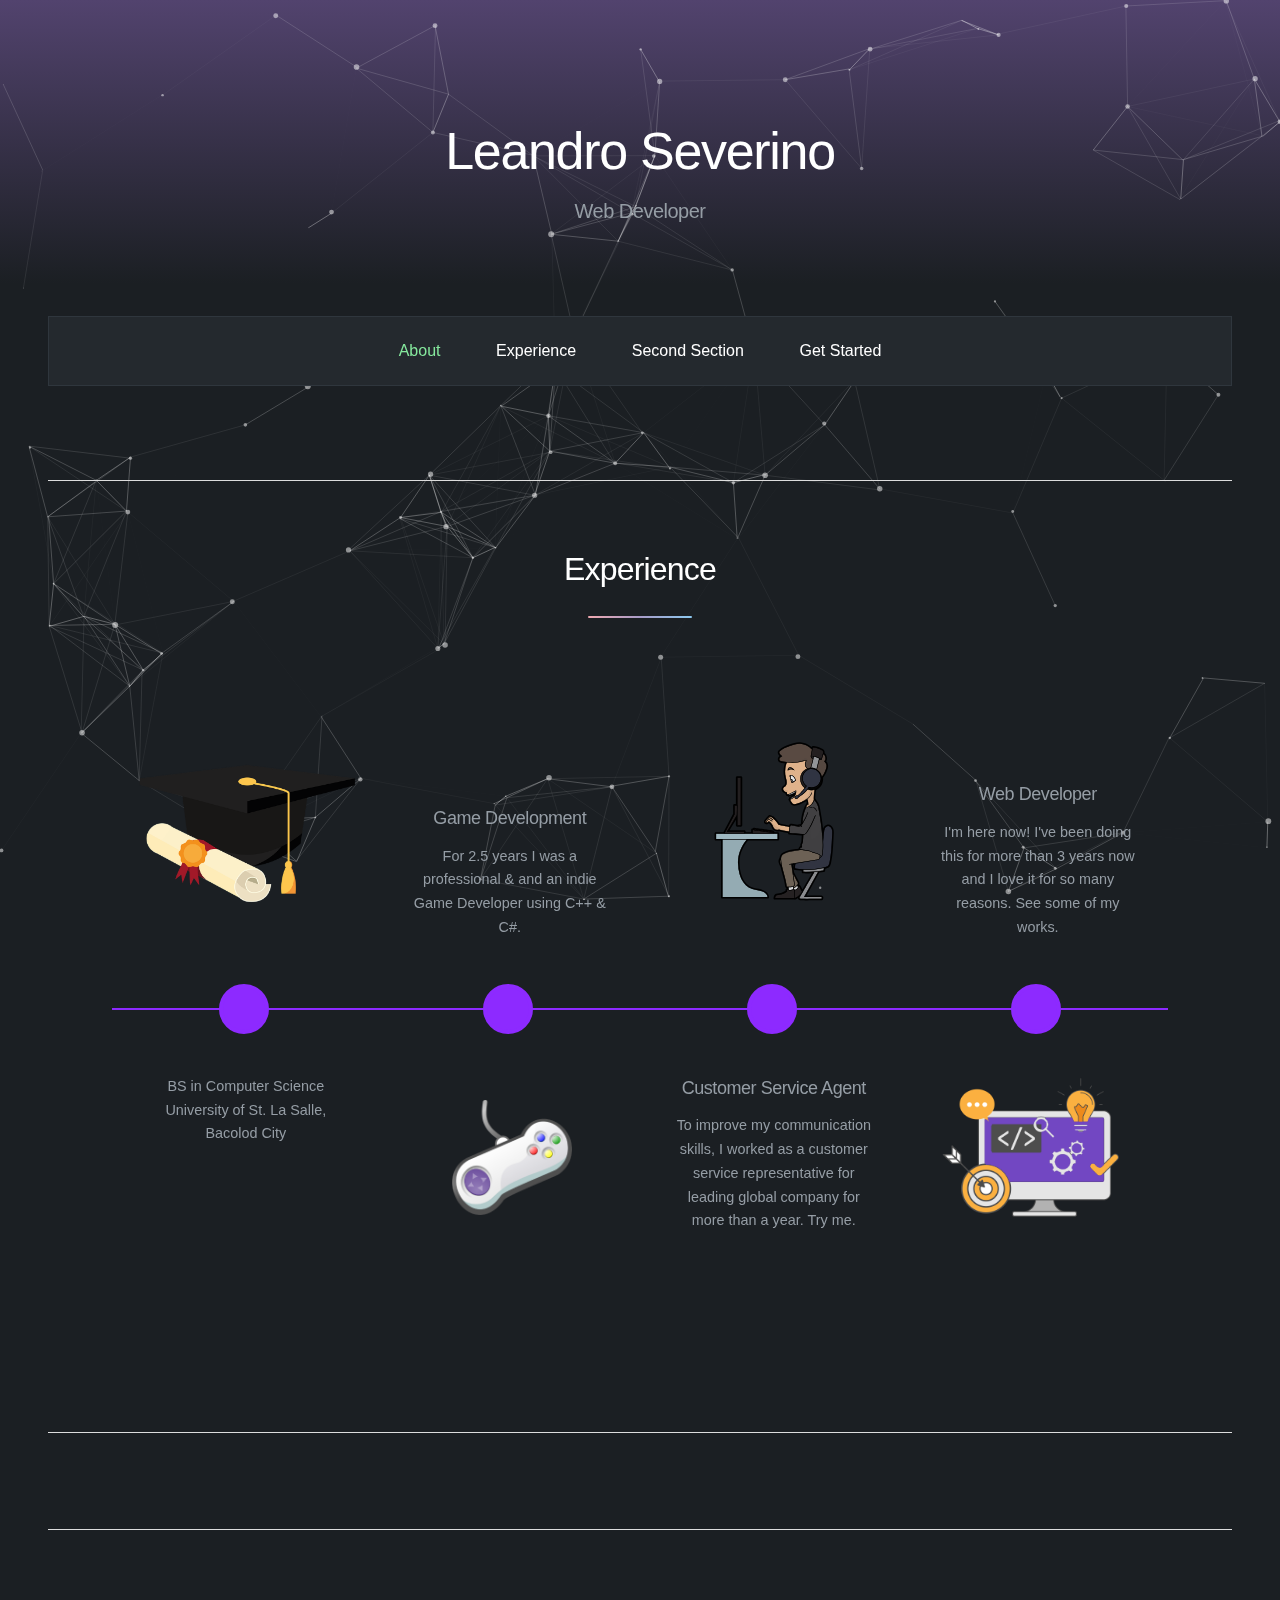
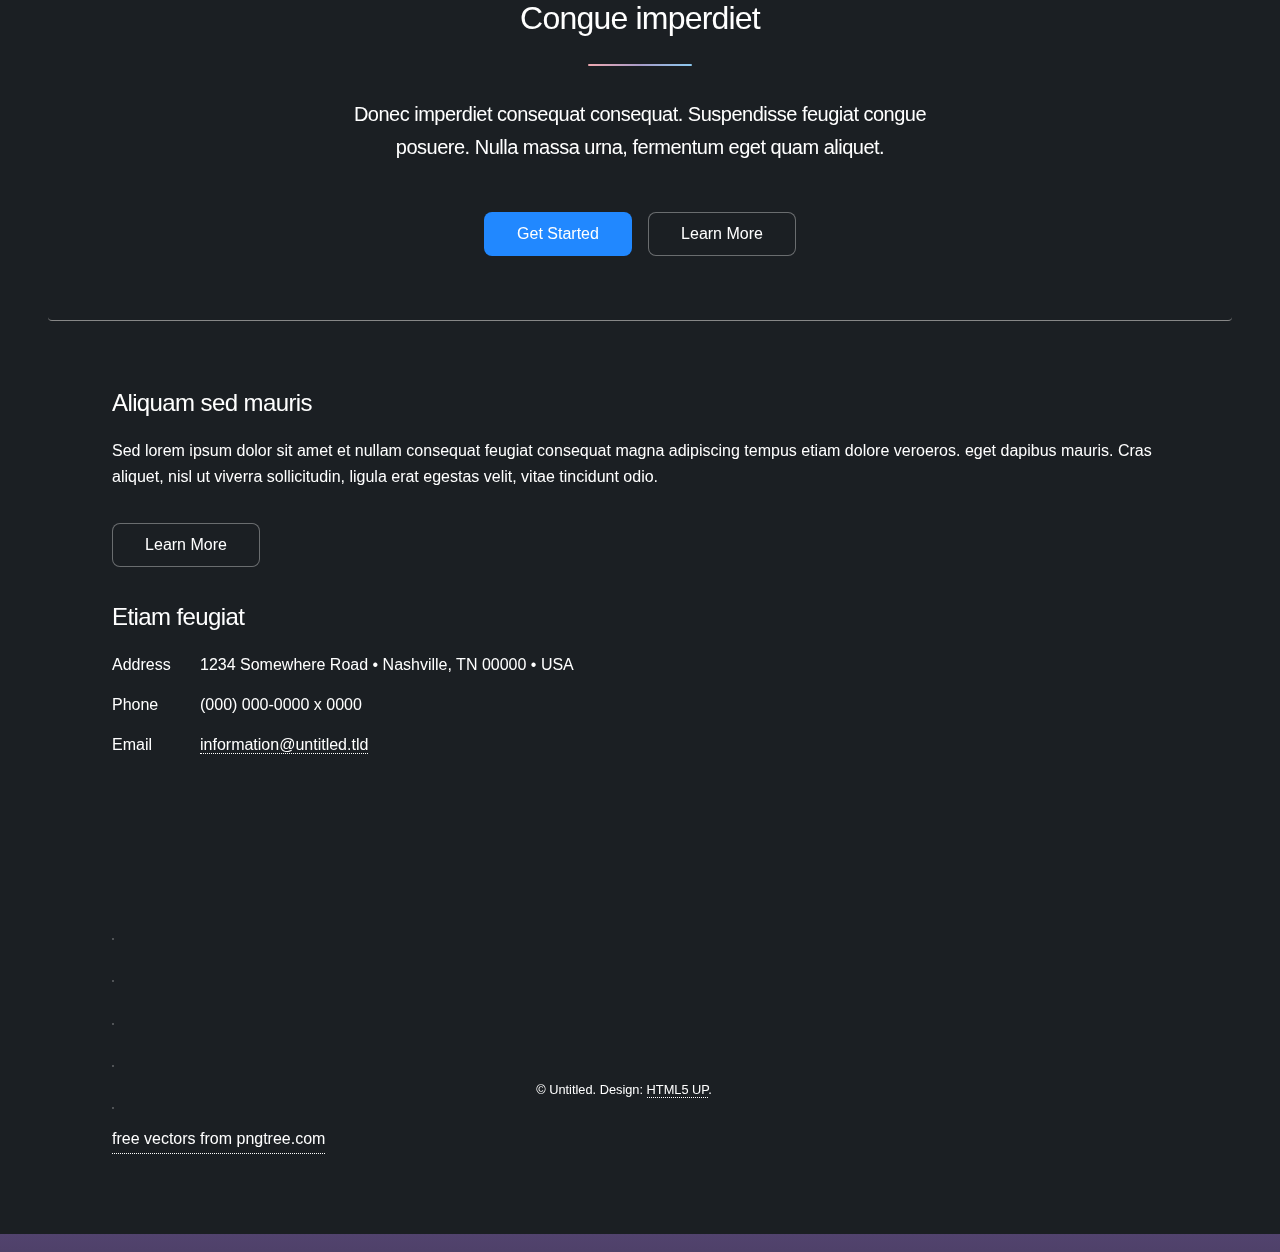
==== commit ea87c428: "update timeline / experience stylings / layout" ====
--- a/proof_of_concept/experience/index.html
+++ b/proof_of_concept/experience/index.html
@@ -50,6 +50,7 @@
 										<div class="container">
 											<ol class="ps-timeline">
 												<li>
+													<div class="xp-content">
 													<div class="img-handler-top">
 														<img src="../../images/xp-1.png" alt=""/>
 													</div>
@@ -58,9 +59,11 @@
 															University of St. La Salle,
 															Bacolod City</p>
 													</div>
+												</div>
 													<span class="ps-sp-top"><i class="fas fa-flag-checkered"></i></span>
 												</li>
 												<li>
+														<div class="xp-content">
 													<div class="img-handler-bot">
 														<img src="../../images/xp-2.png" alt=""/>
 													</div>
@@ -68,28 +71,35 @@
 														<h3>Game Development</h3>
 														<p>For 2.5 years I was a professional & and an indie Game Developer using C++ & C#. </p>
 													</div>
+													</div>
 													<span class="ps-sp-bot"><i class="fas fa-gamepad"></i></span>
 												</li>
 												<li>
-													<div class="img-handler-top">
-														<img src="../../images/xp-3.svg" alt=""/>
-													</div>
-													<div class="ps-bot">
-														<h3>Customer Service Agent</h3>
-														<p>To improve my communication skills, I worked as a customer service representative for leading global company for
-															more than a year. Try me.</p>
+													<div class="xp-content">
+														<div class="img-handler-top">
+															<img src="../../images/xp-3.svg" alt="" />
+														</div>
+														<div class="ps-bot">
+															<h3>Customer Service Agent</h3>
+															<p>To improve my communication skills, I worked as a customer service representative for leading global company for
+																more than a year. Try me.</p>
+														</div>
 													</div>
 													<span class="ps-sp-top"><i class="far fa-comments"></i></span>
 												</li>
 												<li>
-													<div class="img-handler-bot">
-														<img src="../../images/xp-4.png" alt=""/>
-													</div>
-													<div class="ps-top">
-														<h3>Web Developer</h3>
-														<p>I'm here now! I've been doing this for more than 3 years now and I love it for so many reasons. See some of my works.</p>
-													</div>
-													<span class="ps-sp-bot"><i class="fas fa-code"></i></span>
+														<div class="xp-content">
+															<div class="img-handler-bot">
+																<img src="../../images/xp-4.png" alt="" />
+															</div>
+															<div class="ps-top">
+																<h3>Web Developer</h3>
+																<p>I'm here now! I've been doing this for more than 3 years now and I love it for so many reasons. See some of my
+																	works.</p>
+															</div>
+															
+														</div>
+														<span class="ps-sp-bot"><i class="fas fa-code"></i></span>
 												</li>
 											</ol>
 										</div>
--- a/assets/css/experience.css
+++ b/assets/css/experience.css
@@ -1,13 +1,138 @@
 .ps-timeline-sec {
+    color: var(--secondary-txt);
     position: relative;
-    background: #000;
+    font-size: .9em; /* smaller txt for better look */
+    /* background: #000; */
   }
   .ps-timeline-sec .container {
     position: relative;
   }
+  
+  .ps-timeline-sec .container ol.ps-timeline {
+    margin: 390px 0;
+    padding: 0;
+    border-top: 2px solid rgb(141, 42, 255);
+    list-style: none;
+  }
+  .ps-timeline-sec .container ol.ps-timeline li {
+    float: left;
+    width: 25%;
+    padding-top: 30px;
+    position: relative;
+  }
+  .ps-timeline-sec .container ol.ps-timeline li span {
+    width: 50px;
+    height: 50px;
+    margin-left: -25px;
+    background:  rgb(141, 42, 255);
+    border: 4px solid rgb(141, 42, 255);
+    border-radius: 50%;
+    box-shadow: 0 0 0 0px #000;
+    text-align: center;
+    line-height: 50px -10;
+    color: rgb(252, 249, 252);
+    font-size: 24px;
+    font-style: normal;
+    position: absolute;
+    top: -26px;
+    left: 50%;
+  }
+  .ps-timeline-sec .container ol.ps-timeline li span.ps-sp-top:before {
+
+    font-family: 'Font Awesome 5 Free'; font-weight: 900;  content: "\f30c";
+    color: rgb(141, 42, 255); 
+    position: absolute;
+    top: -55px;
+    left: 13px;
+    font-size: 1.4em;
+  }
+
+  .ps-timeline-sec .container ol.ps-timeline li span.ps-sp-bot:before {
+   
+    font-family: 'Font Awesome 5 Free'; font-weight: 900;  content: "\f309";
+    color: rgb(141, 42, 255); 
+    position: absolute;
+    /* top: -50px;
+    left: 13px; */
+    font-size: 1.4em;
+    bottom: -55px;
+    left: 13px;
+  }
+
+  .ps-timeline-sec .container ol.ps-timeline li .img-handler-top {
+    position: absolute;
+    bottom: 0;
+    margin-bottom: 130px;
+    width: 100%;
+  }
+  
+  /* graduation */
+  .ps-timeline-sec .container ol.ps-timeline li:nth-child(1) .img-handler-top {
+    margin-bottom: 100px;
+  }
+
+  .ps-timeline-sec .container ol.ps-timeline li .img-handler-top img {
+    display: table;
+    margin: 0 auto;
+  }
+
+
+  .ps-timeline-sec .container ol.ps-timeline li .img-handler-bot {
+    position: absolute;
+    margin-top: 60px;
+    width: 100%;
+  }
+
+  /* update web dev icon margin */
+  .ps-timeline-sec .container ol.ps-timeline li:last-child .img-handler-bot {
+    margin-top: 30px;
+  }
+
+  .ps-timeline-sec .container ol.ps-timeline li .img-handler-bot img {
+    display: table;
+    margin: 0 auto;
+  }
+
+  /* custom img sizes for images of different size */
+  ol.ps-timeline li:nth-child(1) img {
+     max-width: 220px;
+  }
+  .ps-timeline li:nth-child(2) img{
+      max-width: 120px;
+  }
+  .ps-timeline li:nth-child(3) img{
+        max-width: 160px;
+  }
+  .ps-timeline li:nth-child(4) img{
+    max-width: 220px;
+  }
+
+  /* end of custom img sizes for images of different size */
+
+  .ps-timeline-sec .container ol.ps-timeline li p {
+    text-align: center;
+    width: 80%;
+    margin: 0 auto;
+  }
+  .ps-timeline-sec .container ol.ps-timeline li .ps-top {
+    position: absolute;
+    bottom: 0;
+    margin-bottom: 100px;
+  }
+  .ps-timeline-sec .container ol.ps-timeline li .ps-bot {
+    position: absolute;
+    margin-top: 35px;
+  }
+  
+
+  /* 
+    Media queries
+  */
+  
   @media screen and (max-width: 767px) {
+    
     .ps-timeline-sec .container ol:before {
-      background: #348e80;
+      background: rgb(141, 42, 255);
       content: "";
       width: 10px;
       height: 10px;
@@ -17,56 +142,67 @@
       left: 36px !important;
     
     }
-    .ps-timeline-sec .container ol:after {
-      background: #348e80;
-      content: "";
-      width: 10px;
-      height: 10px;
-      border-radius: 100%;
-      position: absolute;
-      top: inherit !important;
-      left: 36px;
+
     
-    }
+    /* The big screen layout was too complex. Need to remove almosta all styles first */
+
     .ps-timeline-sec .container ol.ps-timeline {
       margin: 130px 0 !important;
-      border-left: 2px solid #348e80;
+      border-left: 2px solid rgb(141, 42, 255);
       padding-left: 0 !important;
       padding-top: 120px !important;
       border-top: 0 !important;
       margin-left: 25px !important;
-    }
+      display: flex;
+      flex-direction: column;
+    }
+
+    .xp-content {
+      position: relative;
+      top:-100px;
+    }
+
+    /**** section image and text ****/
     .ps-timeline-sec .container ol.ps-timeline li {
-      height: 220px;
-      float: none !important;
-      width: inherit !important;
-      border: red 2px solid;
-    }
-    .ps-timeline-sec .container ol.ps-timeline li:nth-child(2) .img-handler-bot img {
-      width: 70px;
-    }
-    .ps-timeline-sec .container ol.ps-timeline li:last-child {
+      /* border: red 1px solid; */
+      /* display: flex; */
+      /* flex-direction: column; */
+      width: 100%;
+      margin-bottom: 50px;
+      
+      height: auto;;
+      /* position: absolute; */
+    }
+
+    .ps-timeline-sec .container ol.ps-timeline li .img-handler-top,
+    .ps-timeline-sec .container ol.ps-timeline li .img-handler-bot {
+      position: static;
+      margin: 0 !important;
+      /* position: relative; */
+      /* width: 10%; */
       margin: 0;
-      bottom: 0 !important;
-    
-    }
-    .ps-timeline-sec .container ol.ps-timeline li:last-child .img-handler-bot {
-      bottom: 40px !important;
-      width: 40% !important;
-      margin-left: 25px !important;
-      margin-top: 0 !important;
-    }
-    .ps-timeline-sec .container ol.ps-timeline li:last-child .img-handler-bot img {
-      width: 100%;
-    }
-    .ps-timeline-sec .container ol.ps-timeline li:last-child .ps-top {
-      margin-bottom: 0 !important;
-      top: 20px;
-      width: 50% !important;
-    }
+      /* margin-left:2em; */
+      /* opacity: .2; */
+      top: -130px;
+    }
+
+    .ps-timeline-sec .container ol.ps-timeline li .ps-bot,
+    .ps-timeline-sec .container ol.ps-timeline li .ps-top
+     {
+       position: static;
+       margin: 0;
+      /* position: relative; */
+      /* top: -90px;
+      left: -50p; */
+    }
+  
+    /**** END section image and text ****/
+
+
     .ps-timeline-sec .container ol.ps-timeline li span {
       left: 0 !important;
     }
+   /* HIDES THE BRANCHES/arrows ON SMALL SCREENS */
     .ps-timeline-sec .container ol.ps-timeline li span.ps-sp-top:before {
       content: none !important;
     }
@@ -79,159 +215,10 @@
     .ps-timeline-sec .container ol.ps-timeline li span.ps-sp-bot:after {
       content: none !important;
     }
-    .ps-timeline-sec .container ol.ps-timeline li .img-handler-top {
-      position: absolute !important;
-      bottom: 150px !important;
-      width: 30% !important;
-      float: left !important;
-      margin-left: 35px !important;
-      margin-bottom: 0 !important;
-    }
-    .ps-timeline-sec .container ol.ps-timeline li .img-handler-top img {
-      margin: 0 auto !important;
-      width: 80% !important;
-    }
-    .ps-timeline-sec .container ol.ps-timeline li .img-handler-bot {
-      position: absolute !important;
-      bottom: 115px !important;
-      width: 30% !important;
-      float: left !important;
-      margin-left: 35px !important;
-      margin-bottom: 0 !important;
-    }
-    .ps-timeline-sec .container ol.ps-timeline li p {
-      text-align: left !important;
-      width: 100% !important;
-      margin: 0 auto !important;
-      margin-top: 0px !important;
-    }
-    .ps-timeline-sec .container ol.ps-timeline li .ps-top {
-      width: 60% !important;
-      float: right !important;
-      right: 0;
-      top: -40px;
-    }
-    .ps-timeline-sec .container ol.ps-timeline li .ps-bot {
-      width: 60% !important;
-      float: right !important;
-      right: 0;
-      top: -40px;
-    }
-  }
- 
-  .ps-timeline-sec .container ol.ps-timeline {
-    margin: 390px 0;
-    padding: 0;
-    border-top: 2px solid #348e80;
-    list-style: none;
-  }
-  .ps-timeline-sec .container ol.ps-timeline li {
-    float: left;
-    width: 25%;
-    padding-top: 30px;
-    position: relative;
-  }
-  .ps-timeline-sec .container ol.ps-timeline li span {
-    width: 50px;
-    height: 50px;
-    margin-left: -25px;
-    background: #000;
-    border: 4px solid #348e80;
-    border-radius: 50%;
-    box-shadow: 0 0 0 0px #000;
-    text-align: center;
-    line-height: 50px -10;
-    color: rgb(248, 155, 248);
-    font-size: 24px;
-    font-style: normal;
-    position: absolute;
-    top: -26px;
-    left: 50%;
-  }
-  .ps-timeline-sec .container ol.ps-timeline li span.ps-sp-top:before {
-
-    font-family: 'Font Awesome 5 Free'; font-weight: 900;  content: "\f30c";
-    color: #348e80; 
-    position: absolute;
-    top: -55px;
-    left: 13px;
-    font-size: 1.4em;
-  }
-
-  .ps-timeline-sec .container ol.ps-timeline li span.ps-sp-bot:before {
-   
-    font-family: 'Font Awesome 5 Free'; font-weight: 900;  content: "\f309";
-    color: #348e80; 
-    position: absolute;
-    /* top: -50px;
-    left: 13px; */
-    font-size: 1.4em;
-    bottom: -55px;
-    left: 13px;
-  }
-
-  .ps-timeline-sec .container ol.ps-timeline li .img-handler-top {
-    position: absolute;
-    bottom: 0;
-    margin-bottom: 130px;
-    width: 100%;
-  }
-  
-  /* graduation */
-  .ps-timeline-sec .container ol.ps-timeline li:nth-child(1) .img-handler-top {
-    margin-bottom: 100px;
-  }
-
-  .ps-timeline-sec .container ol.ps-timeline li .img-handler-top img {
-    display: table;
-    margin: 0 auto;
-  }
-
-
-  .ps-timeline-sec .container ol.ps-timeline li .img-handler-bot {
-    position: absolute;
-    margin-top: 60px;
-    width: 100%;
-  }
-
-  /* update web dev icon margin */
-  .ps-timeline-sec .container ol.ps-timeline li:last-child .img-handler-bot {
-    margin-top: 30px;
-  }
-
-  .ps-timeline-sec .container ol.ps-timeline li .img-handler-bot img {
-    display: table;
-    margin: 0 auto;
-  }
-
-  /* custom img sizes for images of different size */
-  ol.ps-timeline li:nth-child(1) img {
-     max-width: 220px;
-  }
-  .ps-timeline li:nth-child(2) img{
-      max-width: 120px;
-  }
-  .ps-timeline li:nth-child(3) img{
-        max-width: 160px;
-  }
-  .ps-timeline li:nth-child(4) img{
-    max-width: 220px;
-  }
-
-  /* end of custom img sizes for images of different size */
-
-  .ps-timeline-sec .container ol.ps-timeline li p {
-    text-align: center;
-    width: 80%;
-    margin: 0 auto;
-  }
-  .ps-timeline-sec .container ol.ps-timeline li .ps-top {
-    position: absolute;
-    bottom: 0;
-    margin-bottom: 100px;
-  }
-  .ps-timeline-sec .container ol.ps-timeline li .ps-bot {
-    position: absolute;
-    margin-top: 35px;
-  }
-  +
+    /* END OF HIDES THE BRANCHES/arrows ON SMALL SCREENS */ 
+
+
+
+  }
+ 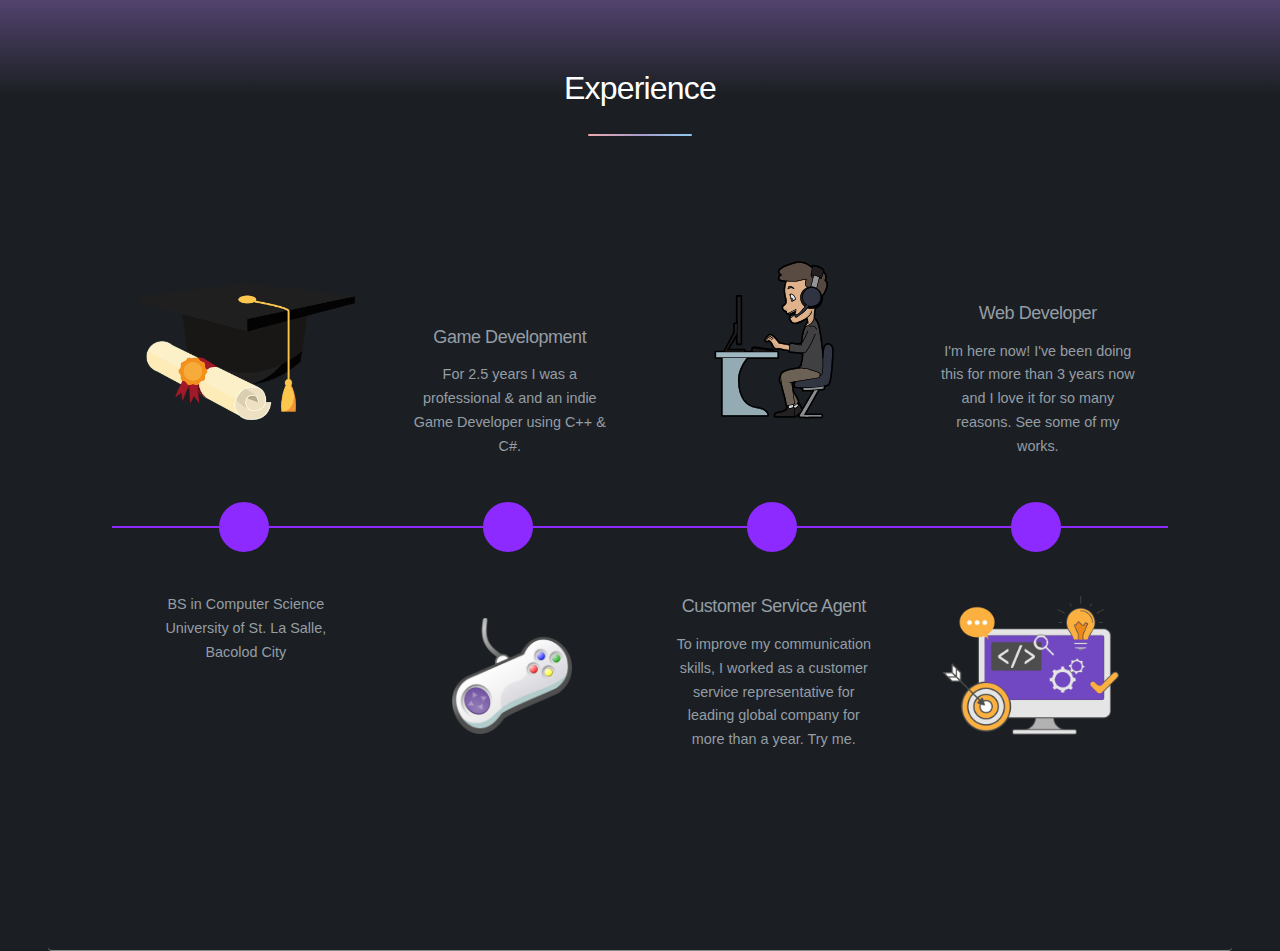
==== commit a4555a7f: "remove uneeded html  in POF experience section" ====
--- a/proof_of_concept/experience/index.html
+++ b/proof_of_concept/experience/index.html
@@ -1,253 +1,101 @@
 <!DOCTYPE HTML>
 
 <html>
-	<head>
-		<title>IamPuyih</title>
-		<meta charset="utf-8" />
-		<meta name="viewport" content="width=device-width, initial-scale=1, user-scalable=no" />
-		<link rel="stylesheet" href="../../assets/css/main.css" />
-		<link rel="stylesheet" href="../../assets/css/animated-bg.css" />
-		<link rel="stylesheet" href="../../assets/css/experience.css" />
-		<link rel="stylesheet" href="../../assets/css/skills.css" />
 
-		<link rel="stylesheet" href="../../assets/css/portoflio-grid.css" />
-		<noscript><link rel="stylesheet" href="../../assets/css/noscript.css" /></noscript>
-	</head>
-	<body class="is-preload">
-			<div id="particles-js"></div>
+<head>
+	<title>IamPuyih</title>
+	<meta charset="utf-8" />
+	<meta name="viewport" content="width=device-width, initial-scale=1, user-scalable=no" />
+	<link rel="stylesheet" href="../../assets/css/main.css" />
 
-			<div id="wrapper">
+	<link rel="stylesheet" href="../../assets/css/experience.css" />
 
-				<!-- Header -->
-					<header id="header" class="alt">
-						<span class="logo"><img src="images/logo.svg" alt="" /></span>
-						<h1>Leandro Severino</h1>
-						<!-- <p><a href="https://html5up.net">Web Developer</a></p> -->
-						<p><a href="https://html5up.net"></a>Web Developer</a></p>
-					</header>
+		<link rel="stylesheet" href="../../assets/css/noscript.css" /></noscript>
+</head>
 
-				<!-- Nav -->
-					<nav id="nav">
-						<ul>
-							<li><a href="#intro" class="active">About</a></li>
-							<li><a href="#first">Experience</a></li>
-							<li><a href="#second">Second Section</a></li>
-							<li><a href="#cta">Get Started</a></li>
-						</ul>
-					</nav>
+<body class="is-preload">
 
-				<!-- Main -->
-					<div id="main">
-						<!-- Introduction -->
-							<section id="intro" class="main"></section>
 
-						<!-- First Section -->
-							<section id="first" class="main special">
-								<header class="major">
-									<h2>Experience</h2>
-								</header>
-								<section class="ps-timeline-sec">
-										<div class="container">
-											<ol class="ps-timeline">
-												<li>
-													<div class="xp-content">
-													<div class="img-handler-top">
-														<img src="../../images/xp-1.png" alt=""/>
-													</div>
-													<div class="ps-bot">
-														<p> BS in Computer Science
-															University of St. La Salle,
-															Bacolod City</p>
-													</div>
-												</div>
-													<span class="ps-sp-top"><i class="fas fa-flag-checkered"></i></span>
-												</li>
-												<li>
-														<div class="xp-content">
-													<div class="img-handler-bot">
-														<img src="../../images/xp-2.png" alt=""/>
-													</div>
-													<div class="ps-top">
-														<h3>Game Development</h3>
-														<p>For 2.5 years I was a professional & and an indie Game Developer using C++ & C#. </p>
-													</div>
-													</div>
-													<span class="ps-sp-bot"><i class="fas fa-gamepad"></i></span>
-												</li>
-												<li>
-													<div class="xp-content">
-														<div class="img-handler-top">
-															<img src="../../images/xp-3.svg" alt="" />
-														</div>
-														<div class="ps-bot">
-															<h3>Customer Service Agent</h3>
-															<p>To improve my communication skills, I worked as a customer service representative for leading global company for
-																more than a year. Try me.</p>
-														</div>
-													</div>
-													<span class="ps-sp-top"><i class="far fa-comments"></i></span>
-												</li>
-												<li>
-														<div class="xp-content">
-															<div class="img-handler-bot">
-																<img src="../../images/xp-4.png" alt="" />
-															</div>
-															<div class="ps-top">
-																<h3>Web Developer</h3>
-																<p>I'm here now! I've been doing this for more than 3 years now and I love it for so many reasons. See some of my
-																	works.</p>
-															</div>
-															
-														</div>
-														<span class="ps-sp-bot"><i class="fas fa-code"></i></span>
-												</li>
-											</ol>
-										</div>
-									</section>
-							</section>
+	<div id="wrapper">
 
-						<!-- Second Section -->
-							<section id="second" class="main special"></section>
-						<!-- Second Section -->
-							<section id="third" class="main special" style="display: none">
-								<header class="major">
-									<h2>Works</h2>
-									<p>View some of my personal and client works (not protected by a Non-Disclosure Agreement). </p>
-								</header>
-								<ul class="statistics">
-									<li class="style1">
-										<span class="icon solid fa-code-branch"></span>
-										<strong>s5,120</strong> Etiam
-									</li>
-									<li class="style2">
-										<span class="icon fa-folder-open"></span>
-										<strong>8,192</strong> Magna
-									</li>
-									<li class="style3">
-										<span class="icon solid fa-signal"></span>
-										<strong>2,048</strong> Tempus
-									</li>
-									<li class="style4">
-										<span class="icon solid fa-laptop"></span>
-										<strong>4,096</strong> Aliquam
-									</li>
-									<li class="style5">
-										<span class="icon fa-gem"></span>
-										<strong>1,024</strong> Nullam
-									</li>
-								</ul>
-								<p class="content">Nam elementum nisl et mi a commodo porttitor. Morbi sit amet nisl eu arcu faucibus hendrerit vel a risus. Nam a orci mi, elementum ac arcu sit amet, fermentum pellentesque et purus. Integer maximus varius lorem, sed convallis diam accumsan sed. Etiam porttitor placerat sapien, sed eleifend a enim pulvinar faucibus semper quis ut arcu. Ut non nisl a mollis est efficitur vestibulum. Integer eget purus nec nulla mattis et accumsan ut magna libero. Morbi auctor iaculis porttitor. Sed ut magna ac risus et hendrerit scelerisque. Praesent eleifend lacus in lectus aliquam porta. Cras eu ornare dui curabitur lacinia.</p>
-								<footer class="major">
-									<ul class="actions special">
-										<li><a href="generic.html" class="button">Learn More</a></li>
-									</ul>
-								</footer>
-							</section>
+		<!-- Main -->
+		<div id="main">
+			<!-- First Section -->
+			<section id="exp" class="main special">
+				<header class="major">
+					<h2>Experience</h2>
+				</header>
+				<div class="ps-timeline-sec">
+					<div class="container">
+						<ol class="ps-timeline">
+							<li>
+								<div class="xp-content">
+									<div class="img-handler-top">
+										<img src="../../images/xp-1.png" alt="" />
+									</div>
+									<div class="ps-bot">
+										<p> BS in Computer Science
+											University of St. La Salle,
+											Bacolod City</p>
+									</div>
+								</div>
+								<span class="ps-sp-top"><i class="fas fa-flag-checkered"></i></span>
+							</li>
+							<li>
+								<div class="xp-content">
+									<div class="img-handler-bot">
+										<img src="../../images/xp-2.png" alt="" />
+									</div>
+									<div class="ps-top">
+										<h3>Game Development</h3>
+										<p>For 2.5 years I was a professional & and an indie Game Developer using C++ & C#. </p>
+									</div>
+								</div>
+								<span class="ps-sp-bot"><i class="fas fa-gamepad"></i></span>
+							</li>
+							<li>
+								<div class="xp-content">
+									<div class="img-handler-top">
+										<img src="../../images/xp-3.svg" alt="" />
+									</div>
+									<div class="ps-bot">
+										<h3>Customer Service Agent</h3>
+										<p>To improve my communication skills, I worked as a customer service representative for leading global
+											company
+											for
+											more than a year. Try me.</p>
+									</div>
+								</div>
+								<span class="ps-sp-top"><i class="far fa-comments"></i></span>
+							</li>
+							<li>
+								<div class="xp-content">
+									<div class="img-handler-bot">
+										<img src="../../images/xp-4.png" alt="" />
+									</div>
+									<div class="ps-top">
+										<h3>Web Developer</h3>
+										<p>I'm here now! I've been doing this for more than 3 years now and I love it for so many reasons. See some
+											of
+											my
+											works.</p>
+									</div>
 
-						<!-- Get Started -->
-							<section id="cta" class="main special">
-								<header class="major">
-									<h2>Congue imperdiet</h2>
-									<p>Donec imperdiet consequat consequat. Suspendisse feugiat congue<br />
-									posuere. Nulla massa urna, fermentum eget quam aliquet.</p>
-								</header>
-								<footer class="major">
-									<ul class="actions special">
-										<li><a href="generic.html" class="button primary">Get Started</a></li>
-										<li><a href="generic.html" class="button">Learn More</a></li>
-									</ul>
-								</footer>
-							</section>
+								</div>
+								<span class="ps-sp-bot"><i class="fas fa-code"></i></span>
+							</li>
+						</ol>
+					</div>
+				</div>
+			</section>
 
-					</div>
+		</div>
+
+
+	</div>
 
 
 
-				<!-- Footer -->
-					<footer id="footer" style="display: none">
-						<section class="contact-form">
-								<h2>Contact</h2>
-								<p>Do you want to work with me? Have a question? Do you just want to say hello? I'd love to hear from you</p>
-							<form method="post" action="#">
-								<div class="row gtr-uniform">
-									<div class="col-6 col-12-xsmall">
-										<input type="text" name="demo-name" id="demo-name" value="" placeholder="Name" />
-									</div>
-									<div class="col-6 col-12-xsmall">
-										<input type="email" name="demo-email" id="demo-email" value="" placeholder="Email" />
-									</div>							
-									
-									<div class="col-12">
-										<textarea name="demo-message" id="demo-message" placeholder="Enter your message" rows="6"></textarea>
-									</div>
-									<div class="col-12">
-										<ul class="actions">
-											<li><input type="submit" value="Send Message" class="primary" /></li>
-											<li><input type="reset" value="Reset" /></li>
-										</ul>
-									</div>
-								</div>
-								
-							</form>
-						</section>
-						<section class="footer-icons">
-							<ul class="icons">
-								<li><a href="#" class="icon brands fa-twitter alt"><span class="label">Twitter</span></a></li>
-								<li><a href="#" class="icon brands fa-facebook-f alt"><span class="label">Facebook</span></a></li>
-								<li><a href="#" class="icon brands fa-instagram alt"><span class="label">Instagram</span></a></li>
-								<li><a href="#" class="icon brands fa-github alt"><span class="label">GitHub</span></a></li>
-								<li><a href="#" class="icon brands fa-dribbble alt"><span class="label">Dribbble</span></a></li>
-							</ul>
-						</section>
-						
-						<p class="copyright">&copy; Leandro Severino.</p>
-					</footer>
+</body>
 
-					<footer id="footer">
-							<section>
-								<h2>Aliquam sed mauris</h2>
-								<p>Sed lorem ipsum dolor sit amet et nullam consequat feugiat consequat magna adipiscing tempus etiam dolore veroeros. eget dapibus mauris. Cras aliquet, nisl ut viverra sollicitudin, ligula erat egestas velit, vitae tincidunt odio.</p>
-								<ul class="actions">
-									<li><a href="generic.html" class="button">Learn More</a></li>
-								</ul>
-							</section>
-							<section>
-								<h2>Etiam feugiat</h2>
-								<dl class="alt">
-									<dt>Address</dt>
-									<dd>1234 Somewhere Road • Nashville, TN 00000 • USA</dd>
-									<dt>Phone</dt>
-									<dd>(000) 000-0000 x 0000</dd>
-									<dt>Email</dt>
-									<dd><a href="#">information@untitled.tld</a></dd>
-								</dl>
-								<ul class="icons">
-									<li><a href="#" class="icon brands fa-twitter alt"><span class="label">Twitter</span></a></li>
-									<li><a href="#" class="icon brands fa-facebook-f alt"><span class="label">Facebook</span></a></li>
-									<li><a href="#" class="icon brands fa-instagram alt"><span class="label">Instagram</span></a></li>
-									<li><a href="#" class="icon brands fa-github alt"><span class="label">GitHub</span></a></li>
-									<li><a href="#" class="icon brands fa-dribbble alt"><span class="label">Dribbble</span></a></li>
-								</ul>
-							</section>
-							<p class="copyright">© Untitled. Design: <a href="https://html5up.net">HTML5 UP</a>.</p>
-
-							<a href="https://pngtree.com/free-vectors">free vectors from pngtree.com</a>
-						</footer>
-
-			</div>
-		
-		<!-- Scripts -->
-			<script src="../../assets/js/jquery.min.js"></script>
-			<script src="../../assets/js/jquery.scrollex.min.js"></script>
-			<script src="../../assets/js/jquery.scrolly.min.js"></script>
-			<script src="../../assets/js/particles.min.js"></script>
-			<script src="../../assets/js/browser.min.js"></script>
-			<script src="../../assets/js/breakpoints.min.js"></script>
-			<script src="../../assets/js/util.js"></script>
-			<script src="../../assets/js/main.js"></script>
-			<script src="../../assets/js/render-portfolio.js"></script>
-
-			<script src="/../../assets/js/animated-bg.js"></script>
-
-	</body>
 </html>